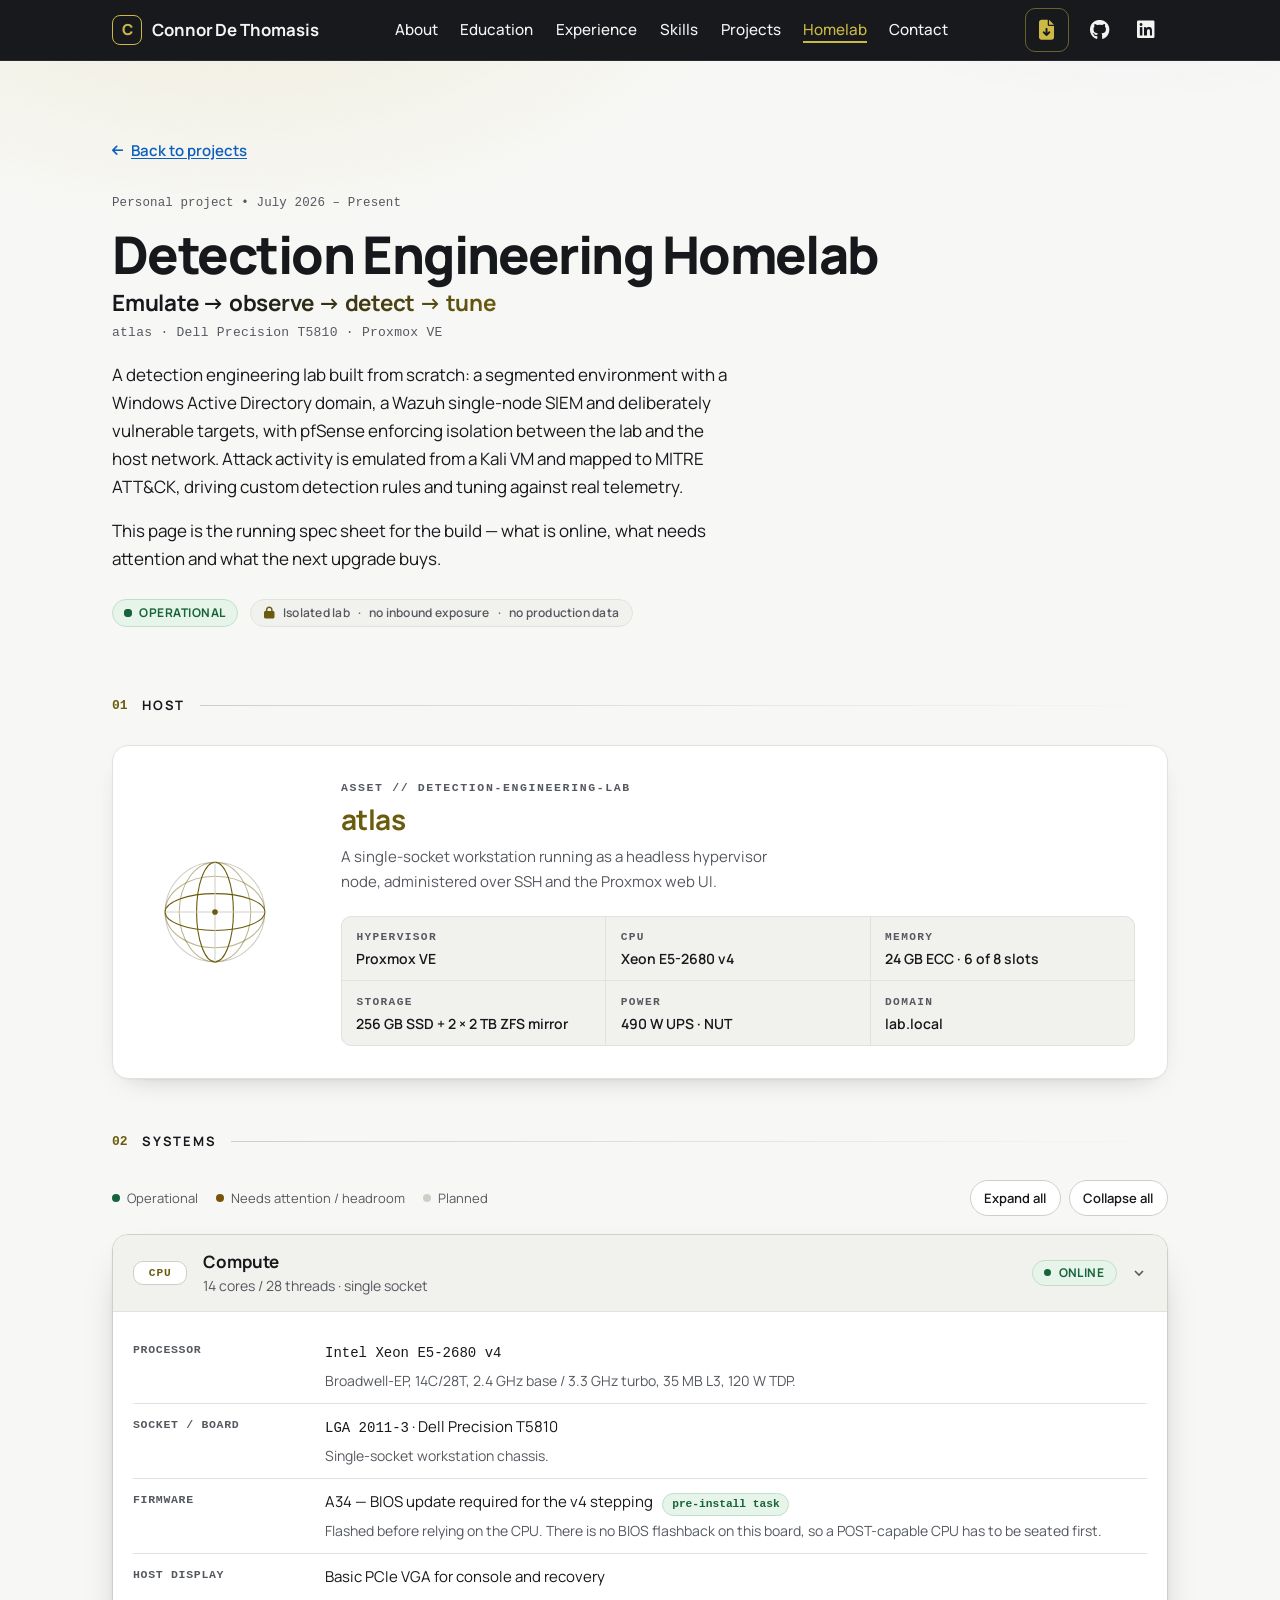
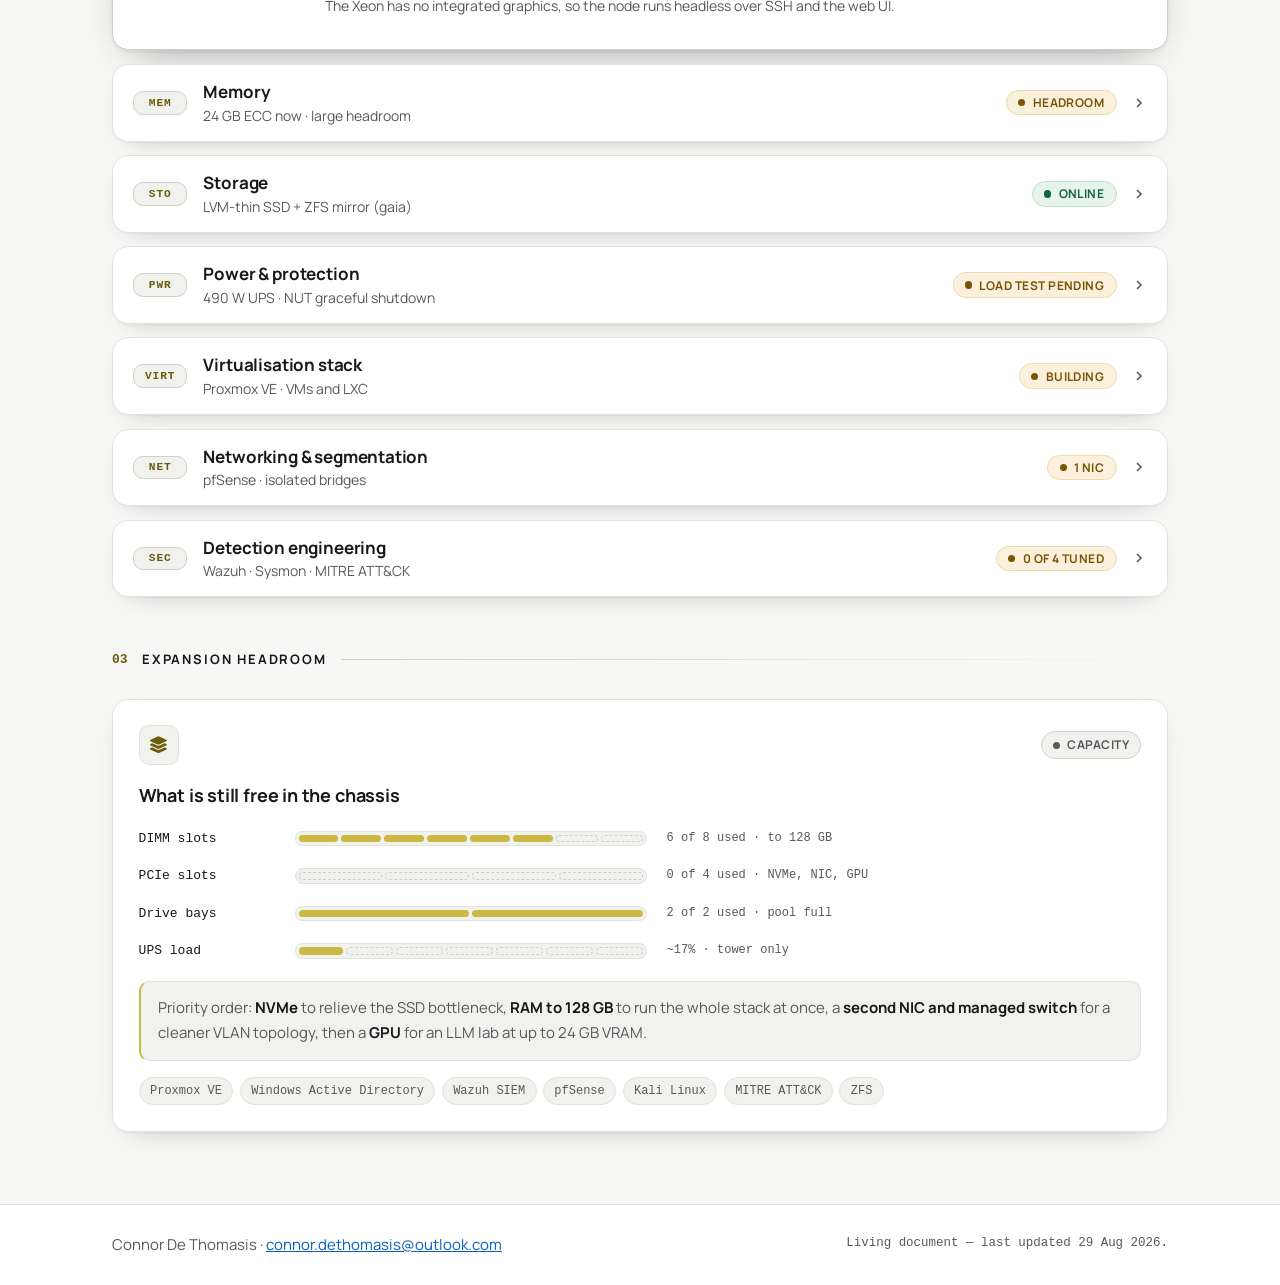
==== homelab.html @ 284ccd22 "Added Homelab Spec Sheet" ====
<!DOCTYPE html>
<html lang="en">

    <head>
        <meta charset="utf-8">
        <title>Detection Engineering Homelab — Connor De Thomasis</title>
        <meta name="description" content="Spec sheet for atlas, a from-scratch detection engineering lab built on Proxmox VE: compute, storage, power, virtualisation, network segmentation and detection coverage.">
        <meta name="viewport" content="width=device-width, initial-scale=1">
        <meta name="theme-color" content="#17191d">

        <!-- Social preview -->
        <meta property="og:type" content="article">
        <meta property="og:title" content="Detection Engineering Homelab — atlas">
        <meta property="og:description" content="A from-scratch detection engineering lab: emulate, observe, detect, tune. Full spec sheet for the host, storage, network segmentation and detection coverage.">
        <meta property="og:url" content="https://connordethomasis.github.io/homelab.html">

        <!-- Inline mark, avoids a favicon request -->
        <link rel="icon" href="data:image/svg+xml,<svg xmlns='http://www.w3.org/2000/svg' viewBox='0 0 64 64'><rect width='64' height='64' rx='14' fill='%2317191d'/><text x='32' y='44' font-family='Manrope,Arial,sans-serif' font-size='34' font-weight='700' fill='%23ccb844' text-anchor='middle'>C</text></svg>">

        <!-- Typeface -->
        <link rel="preconnect" href="https://fonts.googleapis.com">
        <link rel="preconnect" href="https://fonts.gstatic.com" crossorigin>
        <link rel="stylesheet" href="https://fonts.googleapis.com/css2?family=Manrope:wght@400;500;600;700;800&display=swap">
        <!-- Styling -->
        <link rel="stylesheet" href="style.css">
        <!-- Icon Container -->
        <link rel="stylesheet" href="https://cdnjs.cloudflare.com/ajax/libs/font-awesome/6.5.1/css/all.min.css">
    </head>

    <body>

        <a class="skip-link" href="#main">Skip to main content</a>

        <!-- Navigation Bar -->

        <nav class="navbar" aria-label="Primary">
            <div class="nav-inner">
                <a class="logo" href="index.html">
                    <span class="logo-mark" aria-hidden="true">C</span>
                    <span class="logo-name">Connor De Thomasis</span>
                </a>

                <button class="nav-toggle" type="button" id="nav-toggle" aria-controls="nav-menu" aria-expanded="false">
                    <i class="fa-solid fa-bars" aria-hidden="true"></i>
                    <span class="visually-hidden">Menu</span>
                </button>

                <div class="nav-menu" id="nav-menu">
                    <ul class="nav-links">
                        <li><a href="index.html#about">About</a></li>
                        <li><a href="index.html#education">Education</a></li>
                        <li><a href="index.html#experience">Experience</a></li>
                        <li><a href="index.html#skills">Skills</a></li>
                        <li><a href="index.html#projects">Projects</a></li>
                        <li><a class="is-current" href="homelab.html" aria-current="page">Homelab</a></li>
                        <li><a href="index.html#contact">Contact</a></li>
                    </ul>

                    <div class="nav-actions">
                        <a class="nav-icon nav-icon-resume" href="assets/connor-de-thomasis-resume.pdf" download
                           title="Download résumé (PDF)" aria-label="Download résumé (PDF)">
                            <i class="fa-solid fa-file-arrow-down" aria-hidden="true"></i>
                        </a>
                        <a class="nav-icon" href="https://github.com/connordethomasis" target="_blank" rel="noopener"
                           title="GitHub" aria-label="GitHub profile (opens in a new tab)">
                            <i class="fab fa-github" aria-hidden="true"></i>
                        </a>
                        <a class="nav-icon" href="https://www.linkedin.com/in/connor-de-thomasis/" target="_blank" rel="noopener"
                           title="LinkedIn" aria-label="LinkedIn profile (opens in a new tab)">
                            <i class="fab fa-linkedin" aria-hidden="true"></i>
                        </a>
                    </div>
                </div>
            </div>
        </nav>

        <main class="page" id="main" tabindex="-1">

            <!-- Intro -->

            <section class="lab-hero" aria-labelledby="lab-heading">
                <p class="back-link">
                    <a href="index.html#projects">
                        <i class="fa-solid fa-arrow-left" aria-hidden="true"></i>
                        <span>Back to projects</span>
                    </a>
                </p>

                <p class="meta lab-eyebrow">Personal project <span aria-hidden="true">•</span> July 2026 – Present</p>

                <h1 id="lab-heading">Detection Engineering Homelab</h1>
                <p class="tagline">Emulate <span aria-hidden="true">→</span> observe <span aria-hidden="true">→</span> detect <span aria-hidden="true">→</span> tune</p>
                <p class="subtagline">atlas <span aria-hidden="true">·</span> Dell Precision T5810 <span aria-hidden="true">·</span> Proxmox VE</p>

                <p class="lede">
                    A detection engineering lab built from scratch: a segmented environment with a Windows
                    Active Directory domain, a Wazuh single-node SIEM and deliberately vulnerable targets,
                    with pfSense enforcing isolation between the lab and the host network. Attack activity is
                    emulated from a Kali VM and mapped to MITRE ATT&amp;CK, driving custom detection rules and
                    tuning against real telemetry.
                </p>
                <p class="lede">
                    This page is the running spec sheet for the build — what is online, what needs attention
                    and what the next upgrade buys.
                </p>

                <div class="lab-badges">
                    <p class="status status-done"><span class="pulse" aria-hidden="true"></span>Operational</p>
                    <p class="lab-badge">
                        <i class="fa-solid fa-lock" aria-hidden="true"></i>
                        Isolated lab <span aria-hidden="true">·</span> no inbound exposure <span aria-hidden="true">·</span> no production data
                    </p>
                </div>
            </section>

            <!-- Host -->

            <section id="host" class="section" aria-labelledby="host-heading">
                <div class="section-head">
                    <span class="section-index" aria-hidden="true">01</span>
                    <h2 id="host-heading">Host</h2>
                    <span class="section-rule" aria-hidden="true"></span>
                </div>

                <div class="card lab-plate">
                    <div class="lab-sigil" aria-hidden="true">
                        <svg viewBox="0 0 120 120" fill="none" stroke="var(--accent-ink)" stroke-width="1">
                            <circle cx="60" cy="60" r="46" stroke="var(--rule-strong)"/>
                            <ellipse cx="60" cy="60" rx="46" ry="17"/>
                            <ellipse cx="60" cy="60" rx="46" ry="33" stroke-opacity=".45"/>
                            <ellipse cx="60" cy="60" rx="17" ry="46"/>
                            <ellipse cx="60" cy="60" rx="33" ry="46" stroke-opacity=".45"/>
                            <line x1="14" y1="60" x2="106" y2="60" stroke="var(--rule-strong)"/>
                            <line x1="60" y1="14" x2="60" y2="106" stroke="var(--rule-strong)"/>
                            <circle cx="60" cy="60" r="2.6" fill="var(--accent-ink)" stroke="none"/>
                        </svg>
                    </div>

                    <div class="lab-ident">
                        <p class="lab-kicker">asset <span aria-hidden="true">//</span> detection-engineering-lab</p>
                        <h3 class="lab-host">atlas</h3>
                        <p class="lab-host-note">
                            A single-socket workstation running as a headless hypervisor node, administered
                            over SSH and the Proxmox web UI.
                        </p>

                        <dl class="lab-vitals">
                            <div class="lab-vital"><dt>Hypervisor</dt><dd>Proxmox VE</dd></div>
                            <div class="lab-vital"><dt>CPU</dt><dd>Xeon E5-2680 v4</dd></div>
                            <div class="lab-vital"><dt>Memory</dt><dd>24 GB ECC · 6 of 8 slots</dd></div>
                            <div class="lab-vital"><dt>Storage</dt><dd>256 GB SSD + 2 × 2 TB ZFS mirror</dd></div>
                            <div class="lab-vital"><dt>Power</dt><dd>490 W UPS · NUT</dd></div>
                            <div class="lab-vital"><dt>Domain</dt><dd>lab.local</dd></div>
                        </dl>
                    </div>
                </div>
            </section>

            <!-- Systems -->

            <section id="systems" class="section" aria-labelledby="systems-heading">
                <div class="section-head">
                    <span class="section-index" aria-hidden="true">02</span>
                    <h2 id="systems-heading">Systems</h2>
                    <span class="section-rule" aria-hidden="true"></span>
                </div>

                <div class="spec-bar">
                    <ul class="spec-legend">
                        <li><span class="legend-dot is-ok" aria-hidden="true"></span>Operational</li>
                        <li><span class="legend-dot is-wip" aria-hidden="true"></span>Needs attention / headroom</li>
                        <li><span class="legend-dot is-plan" aria-hidden="true"></span>Planned</li>
                    </ul>

                    <div class="spec-ctrls">
                        <button class="btn btn-ghost btn-mini" type="button" id="spec-expand">Expand all</button>
                        <button class="btn btn-ghost btn-mini" type="button" id="spec-collapse">Collapse all</button>
                    </div>
                </div>

                <!-- Compute -->
                <article class="sys is-open">
                    <button class="sys-head" type="button" aria-expanded="true" aria-controls="sys-cpu">
                        <span class="sys-code" aria-hidden="true">CPU</span>
                        <span class="sys-text">
                            <span class="sys-title">Compute</span>
                            <span class="sys-sub">14 cores / 28 threads · single socket</span>
                        </span>
                        <span class="sys-stat">
                            <span class="status status-done"><span class="dot" aria-hidden="true"></span>Online</span>
                            <svg class="sys-caret" width="16" height="16" viewBox="0 0 16 16" fill="none" stroke="currentColor" stroke-width="1.6" aria-hidden="true"><path d="M6 4l4 4-4 4"/></svg>
                        </span>
                    </button>

                    <div class="sys-body-wrap"><div class="sys-body-inner"><div class="sys-body" id="sys-cpu">
                        <table class="spec">
                            <tbody>
                                <tr>
                                    <th scope="row">Processor</th>
                                    <td>
                                        <span class="mono">Intel Xeon E5-2680 v4</span>
                                        <small>Broadwell-EP, 14C/28T, 2.4 GHz base / 3.3 GHz turbo, 35 MB L3, 120 W TDP.</small>
                                    </td>
                                </tr>
                                <tr>
                                    <th scope="row">Socket / board</th>
                                    <td>
                                        <span class="mono">LGA 2011-3</span> · Dell Precision T5810
                                        <small>Single-socket workstation chassis.</small>
                                    </td>
                                </tr>
                                <tr>
                                    <th scope="row">Firmware</th>
                                    <td>
                                        A34 — BIOS update required for the v4 stepping <span class="flag flag-ok">pre-install task</span>
                                        <small>Flashed before relying on the CPU. There is no BIOS flashback on this board, so a
                                            POST-capable CPU has to be seated first.</small>
                                    </td>
                                </tr>
                                <tr>
                                    <th scope="row">Host display</th>
                                    <td>
                                        Basic PCIe VGA for console and recovery
                                        <small>The Xeon has no integrated graphics, so the node runs headless over SSH and the web UI.</small>
                                    </td>
                                </tr>
                            </tbody>
                        </table>
                    </div></div></div>
                </article>

                <!-- Memory -->
                <article class="sys">
                    <button class="sys-head" type="button" aria-expanded="false" aria-controls="sys-mem">
                        <span class="sys-code" aria-hidden="true">MEM</span>
                        <span class="sys-text">
                            <span class="sys-title">Memory</span>
                            <span class="sys-sub">24 GB ECC now · large headroom</span>
                        </span>
                        <span class="sys-stat">
                            <span class="status status-wip"><span class="dot" aria-hidden="true"></span>Headroom</span>
                            <svg class="sys-caret" width="16" height="16" viewBox="0 0 16 16" fill="none" stroke="currentColor" stroke-width="1.6" aria-hidden="true"><path d="M6 4l4 4-4 4"/></svg>
                        </span>
                    </button>

                    <div class="sys-body-wrap"><div class="sys-body-inner"><div class="sys-body" id="sys-mem">
                        <table class="spec">
                            <tbody>
                                <tr>
                                    <th scope="row">Installed</th>
                                    <td>
                                        <span class="mono">24 GB DDR4 ECC RDIMM</span> — 6 × 4 GB, a mix of 2133 MHz and 2400 MHz
                                        <small>The mixed kit clocks down to 1866 MHz across the board.</small>
                                    </td>
                                </tr>
                                <tr>
                                    <th scope="row">Slots</th>
                                    <td>
                                        8 DIMM slots · 6 channels filled
                                        <small>The current fill leaves room to move to one DIMM per channel for best speed.</small>
                                    </td>
                                </tr>
                                <tr>
                                    <th scope="row">Upgrade path</th>
                                    <td>
                                        8 × 16 GB → 128 GB, filling every channel <span class="flag">planned</span>
                                        <small>Enough to run the full stack simultaneously. Preferably all 2400 MHz modules, with an
                                            overnight memtest86+ pass before trusting used sticks.</small>
                                    </td>
                                </tr>
                                <tr>
                                    <th scope="row">ZFS ARC cap</th>
                                    <td>
                                        <span class="mono">zfs_arc_max = 4 GB</span> <span class="flag flag-ok">set</span>
                                        <small>Essential at 24 GB, so ZFS caching cannot starve the guests.</small>
                                    </td>
                                </tr>
                            </tbody>
                        </table>
                    </div></div></div>
                </article>

                <!-- Storage -->
                <article class="sys">
                    <button class="sys-head" type="button" aria-expanded="false" aria-controls="sys-sto">
                        <span class="sys-code" aria-hidden="true">STO</span>
                        <span class="sys-text">
                            <span class="sys-title">Storage</span>
                            <span class="sys-sub">LVM-thin SSD + ZFS mirror (gaia)</span>
                        </span>
                        <span class="sys-stat">
                            <span class="status status-done"><span class="dot" aria-hidden="true"></span>Online</span>
                            <svg class="sys-caret" width="16" height="16" viewBox="0 0 16 16" fill="none" stroke="currentColor" stroke-width="1.6" aria-hidden="true"><path d="M6 4l4 4-4 4"/></svg>
                        </span>
                    </button>

                    <div class="sys-body-wrap"><div class="sys-body-inner"><div class="sys-body" id="sys-sto">
                        <table class="spec">
                            <tbody>
                                <tr>
                                    <th scope="row">Boot / VM disks</th>
                                    <td>
                                        <span class="mono">256 GB SATA SSD</span> · LVM-thin
                                        <small>Volume group <span class="mono">pve</span> → <span class="mono">pve/root</span> for the OS and
                                            <span class="mono">pve/data</span> for guest disks. The tightest constraint in the build — thin-pool
                                            headroom needs watching.</small>
                                    </td>
                                </tr>
                                <tr>
                                    <th scope="row">Bulk pool</th>
                                    <td>
                                        <span class="mono">gaia</span> — ZFS mirror, 2 × 2 TB
                                        <small>WD RE4 (WD2003FYYS) at 3 Gb/s, with datasets <span class="mono">gaia/backup</span> and
                                            <span class="mono">gaia/iso</span>. A mirror survives a dead disk, not an <span class="mono">rm</span> —
                                            snapshots are not backups.</small>
                                    </td>
                                </tr>
                                <tr>
                                    <th scope="row">Pool geometry</th>
                                    <td>
                                        <span class="mono">ashift=12 · compression=lz4 · atime=off</span> <span class="flag flag-ok">set</span>
                                        <small>ashift is permanent, and 12 keeps future 4Kn replacements drop-in.</small>
                                    </td>
                                </tr>
                                <tr>
                                    <th scope="row">Data integrity</th>
                                    <td>
                                        Monthly scrub · SMART long test · ZED email alerts <span class="flag">verify</span>
                                        <small>Given the age of the drives, confirm the scrub cron covers gaia and that a degraded-pool
                                            email actually sends.</small>
                                    </td>
                                </tr>
                                <tr>
                                    <th scope="row">Highest-value upgrade</th>
                                    <td>
                                        1 TB NVMe on a PCIe adapter <span class="flag">planned</span>
                                        <small>Boot stays on the SATA SSD and guest disks move to NVMe — the single best ~$80 in the build.</small>
                                    </td>
                                </tr>
                            </tbody>
                        </table>
                    </div></div></div>
                </article>

                <!-- Power -->
                <article class="sys">
                    <button class="sys-head" type="button" aria-expanded="false" aria-controls="sys-pwr">
                        <span class="sys-code" aria-hidden="true">PWR</span>
                        <span class="sys-text">
                            <span class="sys-title">Power &amp; protection</span>
                            <span class="sys-sub">490 W UPS · NUT graceful shutdown</span>
                        </span>
                        <span class="sys-stat">
                            <span class="status status-wip"><span class="dot" aria-hidden="true"></span>Load test pending</span>
                            <svg class="sys-caret" width="16" height="16" viewBox="0 0 16 16" fill="none" stroke="currentColor" stroke-width="1.6" aria-hidden="true"><path d="M6 4l4 4-4 4"/></svg>
                        </span>
                    </button>

                    <div class="sys-body-wrap"><div class="sys-body-inner"><div class="sys-body" id="sys-pwr">
                        <table class="spec">
                            <tbody>
                                <tr>
                                    <th scope="row">PSU</th>
                                    <td><span class="mono">Dell 685 W</span> (DP/N 0VYRCP) · active PFC</td>
                                </tr>
                                <tr>
                                    <th scope="row">UPS</th>
                                    <td>
                                        <span class="mono">ION F10 · 850 VA / 490 W</span> · simulated sine
                                        <small>The vendor states APFC support, and sizing is comfortable at roughly 17% load at idle
                                            with the tower alone on battery.</small>
                                    </td>
                                </tr>
                                <tr>
                                    <th scope="row">Open question</th>
                                    <td>
                                        Stepped waveform against an active-PFC PSU <span class="flag">test under load</span>
                                        <small>Transfer-test at real load with stress-ng, both directions, 5–10 cycles. A clean idle
                                            transfer is not proof; PFC stages fault hardest when busy.</small>
                                    </td>
                                </tr>
                                <tr>
                                    <th scope="row">Auto shutdown</th>
                                    <td>
                                        NUT on Proxmox over the USB link
                                        <small>Likely <span class="mono">nutdrv_qx</span> (Voltronic/Megatec class). Trigger on remaining
                                            runtime of about 8 minutes rather than battery percentage, which these units report poorly.</small>
                                    </td>
                                </tr>
                                <tr>
                                    <th scope="row">On battery</th>
                                    <td>
                                        Tower only <span class="flag flag-ok">current</span>
                                        <small>The monitor sits on surge-only. Guest shutdown order is set so the domain controller
                                            flushes before the host powers off.</small>
                                    </td>
                                </tr>
                                <tr>
                                    <th scope="row">Planned on battery</th>
                                    <td>
                                        Modem · router · switch <span class="flag">planned</span>
                                        <small>Roughly 20–30 W combined. Adding them keeps the network up through brief outages and
                                            barely dents runtime.</small>
                                    </td>
                                </tr>
                            </tbody>
                        </table>
                    </div></div></div>
                </article>

                <!-- Virtualisation -->
                <article class="sys">
                    <button class="sys-head" type="button" aria-expanded="false" aria-controls="sys-virt">
                        <span class="sys-code" aria-hidden="true">VIRT</span>
                        <span class="sys-text">
                            <span class="sys-title">Virtualisation stack</span>
                            <span class="sys-sub">Proxmox VE · VMs and LXC</span>
                        </span>
                        <span class="sys-stat">
                            <span class="status status-wip"><span class="dot" aria-hidden="true"></span>Building</span>
                            <svg class="sys-caret" width="16" height="16" viewBox="0 0 16 16" fill="none" stroke="currentColor" stroke-width="1.6" aria-hidden="true"><path d="M6 4l4 4-4 4"/></svg>
                        </span>
                    </button>

                    <div class="sys-body-wrap"><div class="sys-body-inner"><div class="sys-body" id="sys-virt">
                        <table class="spec">
                            <tbody>
                                <tr>
                                    <th scope="row">Domain controller</th>
                                    <td>
                                        Windows Server · <span class="mono">lab.local</span>
                                        <small>AD DS and DNS — the attack surface for the detection loop.</small>
                                    </td>
                                </tr>
                                <tr>
                                    <th scope="row">Domain client</th>
                                    <td>Windows, joined to <span class="mono">lab.local</span></td>
                                </tr>
                                <tr>
                                    <th scope="row">Attacker</th>
                                    <td>
                                        Kali Linux
                                        <small>Impacket, Rubeus and hashcat for technique emulation.</small>
                                    </td>
                                </tr>
                                <tr>
                                    <th scope="row">SIEM</th>
                                    <td>
                                        Wazuh single-node
                                        <small>Around 8 GB and 4 cores is realistic; the indexer heap is the real RAM cost. ISM
                                            retention set early.</small>
                                    </td>
                                </tr>
                                <tr>
                                    <th scope="row">Targets</th>
                                    <td>OWASP Juice Shop · DVWA</td>
                                </tr>
                                <tr>
                                    <th scope="row">Containers</th>
                                    <td>
                                        Pi-hole and supporting services in LXC
                                        <small>Unprivileged LXC over VMs to save RAM. Community scripts are fine for plumbing; the
                                            security path is hand-built.</small>
                                    </td>
                                </tr>
                            </tbody>
                        </table>

                        <p class="note">
                            At 24 GB the lab runs a slice at a time, snapshotting or stopping idle guests. At 128 GB the
                            whole stack runs at once.
                        </p>
                    </div></div></div>
                </article>

                <!-- Network -->
                <article class="sys">
                    <button class="sys-head" type="button" aria-expanded="false" aria-controls="sys-net">
                        <span class="sys-code" aria-hidden="true">NET</span>
                        <span class="sys-text">
                            <span class="sys-title">Networking &amp; segmentation</span>
                            <span class="sys-sub">pfSense · isolated bridges</span>
                        </span>
                        <span class="sys-stat">
                            <span class="status status-wip"><span class="dot" aria-hidden="true"></span>1 NIC</span>
                            <svg class="sys-caret" width="16" height="16" viewBox="0 0 16 16" fill="none" stroke="currentColor" stroke-width="1.6" aria-hidden="true"><path d="M6 4l4 4-4 4"/></svg>
                        </span>
                    </button>

                    <div class="sys-body-wrap"><div class="sys-body-inner"><div class="sys-body" id="sys-net">
                        <table class="spec">
                            <tbody>
                                <tr>
                                    <th scope="row">Physical</th>
                                    <td>
                                        1 × onboard gigabit
                                        <small>The home router stays the real internet path; pfSense is a lab-internal gateway, not the
                                            house router.</small>
                                    </td>
                                </tr>
                                <tr>
                                    <th scope="row">Gateway</th>
                                    <td>
                                        pfSense on an isolated bridge (<span class="mono">vmbr1</span>, no physical port)
                                        <small>NATs the lab outbound for updates.</small>
                                    </td>
                                </tr>
                                <tr>
                                    <th scope="row">Segments</th>
                                    <td>
                                        Attacker LAN · Victim LAN
                                        <small>Rules permit attacker → victim and deny lab → home LAN.</small>
                                    </td>
                                </tr>
                                <tr>
                                    <th scope="row">Isolation gate</th>
                                    <td>Verify the lab cannot route to the home LAN <span class="flag">before targets go live</span></td>
                                </tr>
                                <tr>
                                    <th scope="row">Upgrade path</th>
                                    <td>Intel i350-T4 NIC · managed switch for VLANs <span class="flag">planned</span></td>
                                </tr>
                            </tbody>
                        </table>
                    </div></div></div>
                </article>

                <!-- Detection -->
                <article class="sys">
                    <button class="sys-head" type="button" aria-expanded="false" aria-controls="sys-sec">
                        <span class="sys-code" aria-hidden="true">SEC</span>
                        <span class="sys-text">
                            <span class="sys-title">Detection engineering</span>
                            <span class="sys-sub">Wazuh · Sysmon · MITRE ATT&amp;CK</span>
                        </span>
                        <span class="sys-stat">
                            <span class="status status-wip"><span class="dot" aria-hidden="true"></span>0 of 4 tuned</span>
                            <svg class="sys-caret" width="16" height="16" viewBox="0 0 16 16" fill="none" stroke="currentColor" stroke-width="1.6" aria-hidden="true"><path d="M6 4l4 4-4 4"/></svg>
                        </span>
                    </button>

                    <div class="sys-body-wrap"><div class="sys-body-inner"><div class="sys-body" id="sys-sec">
                        <table class="spec">
                            <tbody>
                                <tr>
                                    <th scope="row">Telemetry</th>
                                    <td>
                                        Sysmon (SwiftOnSecurity baseline) → Wazuh agent → indexer
                                        <small>Sysmon-fed detection is far stronger than raw Windows logs.</small>
                                    </td>
                                </tr>
                                <tr>
                                    <th scope="row">Framework</th>
                                    <td>MITRE ATT&amp;CK — every technique mapped by ID</td>
                                </tr>
                                <tr>
                                    <th scope="row">Kerberoasting</th>
                                    <td>
                                        <span class="mono">T1558.003</span> · rule 100200 plus a volumetric rule <span class="flag">planned</span>
                                        <small>The 4769 RC4 tell, with machine-account noise tuned out and an AES-evasion backstop.</small>
                                    </td>
                                </tr>
                                <tr>
                                    <th scope="row">DCSync</th>
                                    <td><span class="mono">T1003.006</span> <span class="flag">planned</span></td>
                                </tr>
                                <tr>
                                    <th scope="row">LSASS access</th>
                                    <td><span class="mono">T1003.001</span> <span class="flag">planned</span></td>
                                </tr>
                                <tr>
                                    <th scope="row">Password spray</th>
                                    <td><span class="mono">T1110.003</span> <span class="flag">planned</span></td>
                                </tr>
                            </tbody>
                        </table>

                        <p class="note">
                            The loop — emulate, find the telemetry, write the rule, then <b>tune against legitimate
                            activity</b> — is the point of the lab. The tuning is what signals real skill.
                        </p>
                    </div></div></div>
                </article>
            </section>

            <!-- Expansion -->

            <section id="expansion" class="section" aria-labelledby="expansion-heading">
                <div class="section-head">
                    <span class="section-index" aria-hidden="true">03</span>
                    <h2 id="expansion-heading">Expansion headroom</h2>
                    <span class="section-rule" aria-hidden="true"></span>
                </div>

                <div class="card lab-expansion">
                    <div class="card-top">
                        <span class="card-icon" aria-hidden="true"><i class="fa-solid fa-layer-group"></i></span>
                        <p class="status status-plan"><span class="dot" aria-hidden="true"></span>Capacity</p>
                    </div>

                    <h3>What is still free in the chassis</h3>

                    <ul class="slots">
                        <li class="slot">
                            <span class="slot-label">DIMM slots</span>
                            <span class="meter" aria-hidden="true">
                                <span class="pip pip-used"></span><span class="pip pip-used"></span><span class="pip pip-used"></span>
                                <span class="pip pip-used"></span><span class="pip pip-used"></span><span class="pip pip-used"></span>
                                <span class="pip pip-free"></span><span class="pip pip-free"></span>
                            </span>
                            <span class="slot-amt">6 of 8 used · to 128 GB</span>
                        </li>
                        <li class="slot">
                            <span class="slot-label">PCIe slots</span>
                            <span class="meter" aria-hidden="true">
                                <span class="pip pip-free"></span><span class="pip pip-free"></span>
                                <span class="pip pip-free"></span><span class="pip pip-free"></span>
                            </span>
                            <span class="slot-amt">0 of 4 used · NVMe, NIC, GPU</span>
                        </li>
                        <li class="slot">
                            <span class="slot-label">Drive bays</span>
                            <span class="meter" aria-hidden="true">
                                <span class="pip pip-used"></span><span class="pip pip-used"></span>
                            </span>
                            <span class="slot-amt">2 of 2 used · pool full</span>
                        </li>
                        <li class="slot">
                            <span class="slot-label">UPS load</span>
                            <span class="meter" aria-hidden="true">
                                <span class="pip pip-used"></span><span class="pip pip-free"></span><span class="pip pip-free"></span>
                                <span class="pip pip-free"></span><span class="pip pip-free"></span><span class="pip pip-free"></span>
                                <span class="pip pip-free"></span>
                            </span>
                            <span class="slot-amt">~17% · tower only</span>
                        </li>
                    </ul>

                    <p class="note">
                        Priority order: <b>NVMe</b> to relieve the SSD bottleneck, <b>RAM to 128 GB</b> to run the whole
                        stack at once, a <b>second NIC and managed switch</b> for a cleaner VLAN topology, then a
                        <b>GPU</b> for an LLM lab at up to 24 GB VRAM.
                    </p>

                    <ul class="chips chips-tech">
                        <li>Proxmox VE</li>
                        <li>Windows Active Directory</li>
                        <li>Wazuh SIEM</li>
                        <li>pfSense</li>
                        <li>Kali Linux</li>
                        <li>MITRE ATT&amp;CK</li>
                        <li>ZFS</li>
                    </ul>
                </div>
            </section>

        </main>

        <footer class="site-footer">
            <div class="footer-inner">
                <p>
                    Connor De Thomasis
                    <span aria-hidden="true">·</span>
                    <a href="mailto:connor.dethomasis@outlook.com">connor.dethomasis@outlook.com</a>
                </p>
                <p class="footer-note">Living document — last updated 29 Aug 2026.</p>
            </div>
        </footer>

        <script src="script.js" defer></script>

    </body>
</html>
---- style.css ----
/* =========================================================
   Tokens
   ========================================================= */

:root {
  --container: 1120px;
  --gutter: 3.5rem;
  --radius: 16px;
  --radius-sm: 10px;

  --ink: #16181c;
  --ink-muted: #55595f;
  --bg: #f7f7f5;
  --surface: #ffffff;
  --surface-2: #f1f1ed;
  --bar: #17191d;
  --bar-ink: #f4f4f2;

  --accent: #ccb844;        /* decorative: rules, dark-surface text, hover */
  --accent-ink: #6b5c0d;    /* text-safe gold on light surfaces */
  --accent-soft: rgba(204, 184, 68, 0.16);
  --link: #0b5fbd;
  --rule: #e2e2dd;
  --rule-strong: #cfcfc8;

  --ok-bg: #e6f4ea;
  --ok-border: #bfe0c9;
  --ok-ink: #17643a;
  --wip-bg: #fbf0dc;
  --wip-border: #ecd9ac;
  --wip-ink: #7a5406;

  --shadow: 0 1px 2px rgba(16, 18, 22, 0.04), 0 10px 28px -18px rgba(16, 18, 22, 0.35);
  --shadow-lift: 0 2px 4px rgba(16, 18, 22, 0.05), 0 18px 40px -22px rgba(16, 18, 22, 0.45);

  --font: 'Manrope', system-ui, -apple-system, 'Segoe UI', Roboto, Helvetica, Arial, sans-serif;
  --mono: ui-monospace, SFMono-Regular, 'SF Mono', Consolas, 'Liberation Mono', Menlo, monospace;
}

@media (prefers-color-scheme: dark) {
  :root {
    --ink: #ecedf0;
    --ink-muted: #a2a8b2;
    --bg: #0e1013;
    --surface: #16181c;
    --surface-2: #1e2127;
    --bar: #101216;
    --bar-ink: #f0f0ee;

    --accent: #d9c452;
    --accent-ink: #d9c452;
    --accent-soft: rgba(217, 196, 82, 0.14);
    --link: #7fb3f5;
    --rule: #272b32;
    --rule-strong: #363b44;

    --ok-bg: rgba(70, 200, 130, 0.12);
    --ok-border: rgba(70, 200, 130, 0.32);
    --ok-ink: #6ed99b;
    --wip-bg: rgba(230, 185, 70, 0.12);
    --wip-border: rgba(230, 185, 70, 0.32);
    --wip-ink: #e8c46a;

    --shadow: 0 1px 2px rgba(0, 0, 0, 0.4), 0 10px 28px -18px rgba(0, 0, 0, 0.9);
    --shadow-lift: 0 2px 4px rgba(0, 0, 0, 0.45), 0 18px 40px -22px rgba(0, 0, 0, 1);
  }
}

/* =========================================================
   Base
   ========================================================= */

*,
*::before,
*::after {
  box-sizing: border-box;
}

body {
  margin: 0;
  font-family: var(--font);
  font-size: 1.0625rem;
  font-weight: 400;
  line-height: 1.65;
  color: var(--ink);
  background: var(--bg);
  overflow-wrap: break-word;
  -webkit-font-smoothing: antialiased;
}

/* Soft glow behind the top of the page, sits under all content */
body::before {
  content: '';
  position: fixed;
  inset: -20vh 0 auto 0;
  height: 90vh;
  z-index: -1;
  pointer-events: none;
  background:
    radial-gradient(60% 55% at 18% 12%, var(--accent-soft), transparent 70%),
    radial-gradient(50% 50% at 88% 0%, rgba(11, 95, 189, 0.08), transparent 70%);
}

p {
  margin: 1rem 0;
}

a {
  color: var(--link);
}

h1,
h2,
h3,
h4 {
  margin: 0;
}

img {
  max-width: 100%;
}

.visually-hidden {
  position: absolute;
  width: 1px;
  height: 1px;
  margin: -1px;
  padding: 0;
  overflow: hidden;
  clip-path: inset(50%);
  white-space: nowrap;
}

/* WCAG 2.2 — 2.4.7 Focus Visible, 2.4.13 Focus Appearance.
   Outlines clear 3:1 against the surface behind them. */
a:focus-visible,
button:focus-visible,
main:focus-visible {
  outline: 3px solid var(--ink);
  outline-offset: 2px;
  border-radius: 4px;
}

.navbar a:focus-visible,
.navbar button:focus-visible {
  outline-color: var(--accent);
}

main:focus-visible {
  outline-offset: -3px;
}

/* WCAG 2.2 — 2.4.1 Bypass Blocks */
.skip-link {
  position: absolute;
  left: 1rem;
  top: 1rem;
  z-index: 30;
  padding: 0.5rem 1rem;
  background: var(--surface);
  color: var(--ink);
  border: 2px solid var(--ink);
  border-radius: 4px;
  transform: translateY(-400%);
}

.skip-link:focus {
  transform: translateY(0);
}

/* =========================================================
   Navigation
   ========================================================= */

.navbar {
  position: sticky;
  top: 0;
  z-index: 20;
  background-color: var(--bar);
  border-bottom: 1px solid rgba(255, 255, 255, 0.07);
  transition: transform 0.25s ease;
}

.navbar.is-hidden {
  transform: translateY(-100%);
}

.nav-inner {
  position: relative;
  display: flex;
  align-items: center;
  justify-content: space-between;
  gap: 0.5rem 2rem;
  max-width: var(--container);
  margin: 0 auto;
  padding: 0.5rem 2rem;
}

.logo {
  display: inline-flex;
  align-items: center;
  gap: 0.6rem;
  min-height: 2.75rem;
  color: var(--bar-ink);
  font-size: 1.05rem;
  font-weight: 700;
  letter-spacing: -0.005em;
  text-decoration: none;
  white-space: nowrap;
}

.logo-mark {
  display: inline-flex;
  align-items: center;
  justify-content: center;
  width: 1.9rem;
  height: 1.9rem;
  border: 1.5px solid var(--accent);
  border-radius: 8px;
  color: var(--accent);
  font-size: 0.95rem;
  font-weight: 800;
  line-height: 1;
}

.logo:hover .logo-mark {
  background: var(--accent);
  color: var(--bar);
}

/* Desktop: the wrapper collapses so its children lay out on the nav row */
.nav-menu {
  display: contents;
}

.nav-toggle {
  display: none;
}

.nav-links {
  display: flex;
  align-items: center;
  gap: 1.1rem;
  list-style: none;
  margin: 0;
  padding: 0;
}

.nav-links a,
.nav-icon {
  display: inline-flex;
  align-items: center;
  justify-content: center;
  min-width: 2.75rem;
  min-height: 2.75rem;
  color: var(--bar-ink);
  text-decoration: none;
}

.nav-links a {
  position: relative;
  padding: 0 0.15rem;
  font-size: 0.95rem;
  font-weight: 500;
}

/* Underline grows from the centre, doubles as the scroll-spy marker */
.nav-links a::after {
  content: '';
  position: absolute;
  left: 50%;
  right: 50%;
  bottom: 0.55rem;
  height: 2px;
  background: var(--accent);
  transition: left 0.2s ease, right 0.2s ease;
}

.nav-links a:hover::after,
.nav-links a.is-current::after {
  left: 0.15rem;
  right: 0.15rem;
}

.nav-links a:hover,
.nav-links a.is-current,
.nav-icon:hover {
  color: var(--accent);
}

.nav-actions {
  display: flex;
  align-items: center;
  gap: 0.15rem;
}

.nav-icon {
  font-size: 1.25rem;
  border-radius: 10px;
  transition: transform 0.2s ease, color 0.2s ease, background-color 0.2s ease;
}

.nav-icon:hover {
  transform: translateY(-1px);
  background: rgba(255, 255, 255, 0.06);
}

/* The résumé download reads as the one call to action in the bar */
.nav-icon-resume {
  margin-right: 0.4rem;
  color: var(--accent);
  border: 1px solid rgba(204, 184, 68, 0.45);
}

.nav-icon-resume:hover {
  background: var(--accent);
  color: var(--bar);
}

/* =========================================================
   Page shell
   ========================================================= */

.page {
  max-width: var(--container);
  margin: 0 auto;
  padding: 4rem 2rem 4.5rem;
}

.page:focus {
  outline: none;
}

.hero,
.section {
  scroll-margin-top: 5.5rem; /* clears the sticky bar on anchor jumps */
}

.section {
  padding-top: 3.25rem;
}

/* --- Section headers: index, title, trailing rule --- */

.section-head {
  display: flex;
  align-items: center;
  gap: 0.9rem;
  margin-bottom: 1.75rem;
}

.section-index {
  font-family: var(--mono);
  font-size: 0.8125rem;
  font-weight: 600;
  color: var(--accent-ink);
}

h2 {
  font-size: 0.8125rem;
  font-weight: 700;
  letter-spacing: 0.14em;
  text-transform: uppercase;
  color: var(--ink);
  white-space: nowrap;
}

.section-rule {
  flex: 1;
  height: 1px;
  background: linear-gradient(to right, var(--rule-strong), transparent);
}

/* =========================================================
   Hero
   ========================================================= */

.hero {
  display: grid;
  grid-template-columns: minmax(0, 250px) minmax(0, 1fr);
  gap: 0 var(--gutter);
  align-items: center;
  padding: 1.5rem 0 3.5rem;
}

.hero-portrait {
  position: relative;
}

/* Offset outline behind the portrait */
.hero-portrait::before {
  content: '';
  position: absolute;
  inset: 0;
  translate: 14px 14px;
  border: 1.5px solid var(--accent);
  border-radius: var(--radius);
}

.portrait {
  position: relative;
  display: block;
  width: 100%;
  height: auto;
  aspect-ratio: 1;
  object-fit: cover;
  border-radius: var(--radius);
  border: 1px solid var(--rule);
  box-shadow: var(--shadow);
}

.hero-text > :first-child {
  margin-top: 0;
}

.hero-text > :last-child {
  margin-bottom: 0;
}

.availability {
  display: inline-flex;
  align-items: center;
  gap: 0.5rem;
  margin: 0 0 1.1rem;
  padding: 0.3rem 0.8rem 0.3rem 0.65rem;
  border: 1px solid var(--ok-border);
  border-radius: 999px;
  background: var(--ok-bg);
  color: var(--ok-ink);
  font-size: 0.8125rem;
  font-weight: 600;
  letter-spacing: 0.01em;
}

.pulse {
  position: relative;
  width: 0.5rem;
  height: 0.5rem;
  border-radius: 50%;
  background: currentColor;
}

.pulse::after {
  content: '';
  position: absolute;
  inset: 0;
  border-radius: 50%;
  background: currentColor;
  animation: pulse 2.4s ease-out infinite;
}

@keyframes pulse {
  0% { opacity: 0.6; transform: scale(1); }
  100% { opacity: 0; transform: scale(3); }
}

h1 {
  margin-bottom: 0.35rem;
  font-size: clamp(2.25rem, 1.55rem + 2.4vw, 3.25rem);
  font-weight: 800;
  line-height: 1.05;
  letter-spacing: -0.03em;
}

.tagline {
  margin: 0;
  font-size: clamp(1.15rem, 1rem + 0.6vw, 1.4rem);
  font-weight: 700;
  line-height: 1.3;
  letter-spacing: -0.01em;
  background: linear-gradient(100deg, var(--ink) 30%, var(--accent-ink));
  -webkit-background-clip: text;
  background-clip: text;
  color: transparent;
  width: fit-content;
}

.subtagline {
  margin: 0.3rem 0 1.4rem;
  font-family: var(--mono);
  font-size: 0.8125rem;
  letter-spacing: 0.02em;
  color: var(--ink-muted);
}

/* Keeps the intro at a readable line length */
.lede {
  max-width: 62ch;
}

.hero-facts {
  display: flex;
  flex-wrap: wrap;
  gap: 0.5rem 1.5rem;
  margin: 1.5rem 0 0;
  padding: 0;
  list-style: none;
  font-size: 0.9375rem;
  color: var(--ink-muted);
}

.hero-facts i {
  margin-right: 0.4rem;
  color: var(--accent-ink);
}

.hero-actions {
  display: flex;
  flex-wrap: wrap;
  align-items: center;
  gap: 0.85rem 1.75rem;
  margin-top: 1.5rem;
}

.email {
  margin: 0;
}

.email a,
.contact-email a {
  display: inline-flex;
  align-items: center;
  gap: 0.55rem;
  min-height: 2.25rem;
  font-weight: 700;
  text-decoration: none;
}

.email a .fa-envelope,
.contact-email a .fa-envelope {
  font-size: 0.95em;
}

.email a span,
.contact-email a span {
  text-decoration: underline;
  text-underline-offset: 0.16em;
}

.email a:hover span,
.contact-email a:hover span {
  text-decoration-thickness: 2px;
}

/* =========================================================
   Buttons
   ========================================================= */

.btn {
  display: inline-flex;
  align-items: center;
  gap: 0.5rem;
  min-height: 2.75rem;
  padding: 0.5rem 1.1rem;
  border: 1px solid transparent;
  border-radius: 999px;
  background: var(--ink);
  color: var(--bg);
  font-size: 0.9375rem;
  font-weight: 600;
  text-decoration: none;
  transition: transform 0.2s ease, box-shadow 0.2s ease, background-color 0.2s ease, border-color 0.2s ease, color 0.2s ease;
}

.btn:hover {
  transform: translateY(-2px);
  box-shadow: var(--shadow);
}

.btn-ghost {
  background: var(--surface);
  border-color: var(--rule-strong);
  color: var(--ink);
}

.btn-ghost:hover {
  border-color: var(--accent-ink);
  color: var(--accent-ink);
}

.link-out {
  font-size: 0.7em;
  opacity: 0.75;
}

/* =========================================================
   Cards
   ========================================================= */

.grid {
  display: grid;
  gap: 1.25rem;
}

.grid-1 {
  grid-template-columns: minmax(0, 1fr);
}

.grid-2 {
  grid-template-columns: repeat(2, minmax(0, 1fr));
}

.grid-3 {
  grid-template-columns: repeat(3, minmax(0, 1fr));
}

.card {
  position: relative;
  padding: 1.6rem;
  border: 1px solid var(--rule);
  border-radius: var(--radius);
  background: var(--surface);
  box-shadow: var(--shadow);
  transition: transform 0.2s ease, box-shadow 0.2s ease, border-color 0.2s ease;
}

.card:hover {
  transform: translateY(-3px);
  border-color: var(--rule-strong);
  box-shadow: var(--shadow-lift);
}

.card-top {
  display: flex;
  align-items: center;
  justify-content: space-between;
  gap: 1rem;
  margin-bottom: 1.1rem;
}

.card-icon {
  display: inline-flex;
  align-items: center;
  justify-content: center;
  width: 2.5rem;
  height: 2.5rem;
  flex: none;
  border: 1px solid var(--rule);
  border-radius: var(--radius-sm);
  background: var(--surface-2);
  color: var(--accent-ink);
  font-size: 1.05rem;
}

h3 {
  font-size: 1.125rem;
  font-weight: 700;
  line-height: 1.35;
  letter-spacing: -0.01em;
}

h4 {
  font-size: 0.9375rem;
  font-weight: 700;
  letter-spacing: 0.01em;
}

.card-org {
  margin: 0.3rem 0 0;
  color: var(--ink-muted);
  font-size: 0.9375rem;
}

.meta {
  margin: 0;
  font-family: var(--mono);
  font-size: 0.78rem;
  letter-spacing: 0.01em;
  color: var(--ink-muted);
}

.card-top .meta {
  white-space: nowrap;
}

.bullets {
  margin: 0.85rem 0 0;
  padding-left: 1.1rem;
  color: var(--ink-muted);
  font-size: 0.9688rem;
}

.bullets li::marker {
  color: var(--accent-ink);
}

.bullets li + li {
  margin-top: 0.4rem;
}

/* --- Status pills --- */

.status {
  display: inline-flex;
  align-items: center;
  gap: 0.45rem;
  margin: 0;
  padding: 0.2rem 0.7rem;
  border: 1px solid;
  border-radius: 999px;
  font-size: 0.75rem;
  font-weight: 700;
  letter-spacing: 0.04em;
  text-transform: uppercase;
  white-space: nowrap;
}

.status .dot {
  width: 0.45rem;
  height: 0.45rem;
  border-radius: 50%;
  background: currentColor;
}

.status-done {
  background: var(--ok-bg);
  border-color: var(--ok-border);
  color: var(--ok-ink);
}

.status-wip {
  background: var(--wip-bg);
  border-color: var(--wip-border);
  color: var(--wip-ink);
}

.status-plan {
  background: var(--surface-2);
  border-color: var(--rule-strong);
  color: var(--ink-muted);
}

/* =========================================================
   Skills
   ========================================================= */

.card-skill .card-icon {
  margin-bottom: 1.1rem;
}

.chips {
  display: flex;
  flex-wrap: wrap;
  gap: 0.4rem;
  margin: 1rem 0 0;
  padding: 0;
  list-style: none;
}

.chips li {
  padding: 0.25rem 0.65rem;
  border: 1px solid var(--rule);
  border-radius: 999px;
  background: var(--surface-2);
  color: var(--ink-muted);
  font-size: 0.8125rem;
  line-height: 1.5;
}

.chips-tech li {
  font-family: var(--mono);
  font-size: 0.75rem;
}

/* =========================================================
   Projects
   ========================================================= */

.card-project {
  padding: 1.75rem;
}

/* Accent edge marks the current focal project */
.card-project.is-featured {
  border-color: var(--rule-strong);
}

.card-project.is-featured::before {
  content: '';
  position: absolute;
  left: 1.75rem;
  right: 1.75rem;
  top: -1px;
  height: 2px;
  border-radius: 2px;
  background: linear-gradient(to right, var(--accent), transparent);
}

.card-project h3 {
  font-size: 1.3rem;
}

.card-project .meta {
  margin-top: 0.45rem;
}

.project-summary {
  max-width: 78ch;
  margin: 1rem 0 0;
  color: var(--ink-muted);
}

.project-parts {
  display: grid;
  grid-template-columns: repeat(2, minmax(0, 1fr));
  gap: 1.25rem;
  margin-top: 1.4rem;
}

.project-part {
  padding: 1.15rem 1.25rem;
  border: 1px solid var(--rule);
  border-left: 2px solid var(--accent);
  border-radius: var(--radius-sm);
  background: var(--surface-2);
}

.project-part .bullets {
  margin-top: 0.6rem;
  font-size: 0.9375rem;
}

.card-project > .bullets {
  margin-top: 1.1rem;
}

.card-project .chips {
  margin-top: 1.4rem;
}

.card-links {
  margin: 1.4rem 0 0;
}

/* =========================================================
   Homelab spec sheet (homelab.html)
   ========================================================= */

.lab-hero {
  padding: 0.5rem 0 1rem;
}

.back-link {
  margin: 0 0 1.5rem;
  font-size: 0.9375rem;
}

.back-link a {
  display: inline-flex;
  align-items: center;
  gap: 0.5rem;
  min-height: 2.25rem;
  font-weight: 600;
  text-decoration: none;
}

.back-link a span {
  text-decoration: underline;
  text-underline-offset: 0.16em;
}

.back-link a:hover i {
  transform: translateX(-3px);
}

.back-link i {
  font-size: 0.85em;
  transition: transform 0.2s ease;
}

.lab-eyebrow {
  margin-bottom: 0.9rem;
}

.lab-hero .subtagline {
  margin-bottom: 1.1rem;
}

.lab-badges {
  display: flex;
  flex-wrap: wrap;
  align-items: center;
  gap: 0.6rem 0.75rem;
  margin-top: 1.6rem;
}

/* Sits beside a status pill, so it matches the pill metrics */
.lab-badge {
  display: inline-flex;
  align-items: center;
  gap: 0.5rem;
  margin: 0;
  padding: 0.2rem 0.8rem;
  border: 1px solid var(--rule);
  border-radius: 999px;
  background: var(--surface-2);
  color: var(--ink-muted);
  font-size: 0.75rem;
  font-weight: 600;
  letter-spacing: 0.02em;
}

.lab-badge i {
  color: var(--accent-ink);
}

/* --- Host plate --- */

.lab-plate {
  display: grid;
  grid-template-columns: 140px minmax(0, 1fr);
  gap: 1.5rem var(--gutter);
  align-items: center;
  padding: 2rem;
}

.lab-plate:hover {
  transform: none;
}

.lab-sigil {
  justify-self: center;
}

.lab-sigil svg {
  display: block;
  width: 130px;
  height: 130px;
}

.lab-kicker {
  margin: 0;
  font-family: var(--mono);
  font-size: 0.72rem;
  font-weight: 600;
  letter-spacing: 0.14em;
  text-transform: uppercase;
  color: var(--ink-muted);
}

.lab-host {
  margin: 0.3rem 0 0;
  font-size: 1.75rem;
  letter-spacing: -0.02em;
  color: var(--accent-ink);
}

.lab-host-note {
  max-width: 52ch;
  margin: 0.35rem 0 0;
  color: var(--ink-muted);
  font-size: 0.9375rem;
}

/* 1px gaps over a ruled background draw the cell grid */
.lab-vitals {
  display: grid;
  grid-template-columns: repeat(3, minmax(0, 1fr));
  gap: 1px;
  margin: 1.35rem 0 0;
  border: 1px solid var(--rule);
  border-radius: var(--radius-sm);
  background: var(--rule);
  overflow: hidden;
}

.lab-vital {
  padding: 0.7rem 0.9rem;
  background: var(--surface-2);
}

.lab-vital dt {
  font-family: var(--mono);
  font-size: 0.7rem;
  font-weight: 600;
  letter-spacing: 0.12em;
  text-transform: uppercase;
  color: var(--ink-muted);
}

.lab-vital dd {
  margin: 0.15rem 0 0;
  font-size: 0.875rem;
  font-weight: 600;
  line-height: 1.45;
}

/* --- Toolbar above the accordions --- */

.spec-bar {
  display: flex;
  flex-wrap: wrap;
  align-items: center;
  justify-content: space-between;
  gap: 0.75rem 1.5rem;
  margin-bottom: 1.1rem;
}

.spec-legend {
  display: flex;
  flex-wrap: wrap;
  gap: 0.35rem 1.1rem;
  margin: 0;
  padding: 0;
  list-style: none;
  font-size: 0.8125rem;
  color: var(--ink-muted);
}

.spec-legend li {
  display: inline-flex;
  align-items: center;
  gap: 0.45rem;
}

.legend-dot {
  width: 0.5rem;
  height: 0.5rem;
  border-radius: 50%;
}

.legend-dot.is-ok {
  background: var(--ok-ink);
}

.legend-dot.is-wip {
  background: var(--wip-ink);
}

.legend-dot.is-plan {
  background: var(--rule-strong);
}

.spec-ctrls {
  display: flex;
  gap: 0.5rem;
}

.btn-mini {
  min-height: 2.25rem;
  padding: 0.3rem 0.85rem;
  font-size: 0.8125rem;
  cursor: pointer;
  font-family: inherit;
}

/* --- System accordions --- */

.sys {
  border: 1px solid var(--rule);
  border-radius: var(--radius);
  background: var(--surface);
  box-shadow: var(--shadow);
  overflow: hidden;
  transition: border-color 0.2s ease, box-shadow 0.2s ease;
}

.sys + .sys {
  margin-top: 0.85rem;
}

.sys.is-open {
  border-color: var(--rule-strong);
  box-shadow: var(--shadow-lift);
}

.sys-head {
  display: grid;
  grid-template-columns: auto minmax(0, 1fr) auto;
  align-items: center;
  gap: 1rem;
  width: 100%;
  padding: 1rem 1.25rem;
  border: 0;
  background: transparent;
  color: inherit;
  font-family: inherit;
  text-align: left;
  cursor: pointer;
  transition: background-color 0.2s ease;
}

.sys-head:hover {
  background: var(--surface-2);
}

/* The card clips its corners, so the ring has to sit inside */
.sys-head:focus-visible {
  outline-offset: -3px;
  border-radius: 0;
}

.sys.is-open .sys-head {
  background: var(--surface-2);
  border-bottom: 1px solid var(--rule);
}

.sys-code {
  min-width: 3.4rem;
  padding: 0.3rem 0.5rem;
  border: 1px solid var(--rule-strong);
  border-radius: var(--radius-sm);
  background: var(--surface-2);
  color: var(--accent-ink);
  font-family: var(--mono);
  font-size: 0.7rem;
  font-weight: 700;
  letter-spacing: 0.08em;
  text-align: center;
}

.sys.is-open .sys-code {
  background: var(--surface);
}

.sys-title {
  display: block;
  font-size: 1.0625rem;
  font-weight: 700;
  line-height: 1.35;
  letter-spacing: -0.01em;
}

.sys-sub {
  display: block;
  margin-top: 0.1rem;
  font-size: 0.875rem;
  color: var(--ink-muted);
}

.sys-stat {
  display: flex;
  align-items: center;
  gap: 0.9rem;
}

.sys-caret {
  flex: none;
  color: var(--ink-muted);
  transition: transform 0.25s ease;
}

.sys.is-open .sys-caret {
  transform: rotate(90deg);
}

/* Animating grid rows lets the panel size itself to its content */
.sys-body-wrap {
  display: grid;
  grid-template-rows: 0fr;
  transition: grid-template-rows 0.3s ease;
}

.sys.is-open .sys-body-wrap {
  grid-template-rows: 1fr;
}

.sys-body-inner {
  overflow: hidden;
}

.sys-body {
  padding: 1.1rem 1.25rem 1.35rem;
}

/* --- Spec tables --- */

.spec {
  width: 100%;
  border-collapse: collapse;
  font-size: 0.9375rem;
}

.spec tr + tr {
  border-top: 1px solid var(--rule);
}

.spec th {
  width: 12rem;
  padding: 0.7rem 1.25rem 0.7rem 0;
  font-family: var(--mono);
  font-size: 0.72rem;
  font-weight: 600;
  letter-spacing: 0.06em;
  text-transform: uppercase;
  color: var(--ink-muted);
  text-align: left;
  vertical-align: top;
  white-space: nowrap;
}

.spec td {
  padding: 0.7rem 0;
  vertical-align: top;
}

.spec .mono {
  font-family: var(--mono);
  font-size: 0.875rem;
}

.spec small {
  display: block;
  margin-top: 0.3rem;
  color: var(--ink-muted);
  font-size: 0.875rem;
  line-height: 1.55;
}

.flag {
  display: inline-block;
  margin-left: 0.4rem;
  padding: 0.05rem 0.55rem;
  border: 1px solid var(--wip-border);
  border-radius: 999px;
  background: var(--wip-bg);
  color: var(--wip-ink);
  font-family: var(--mono);
  font-size: 0.7rem;
  font-weight: 600;
  white-space: nowrap;
}

.flag-ok {
  border-color: var(--ok-border);
  background: var(--ok-bg);
  color: var(--ok-ink);
}

/* Shares the accent edge of .project-part */
.note {
  margin: 1.2rem 0 0;
  padding: 0.9rem 1.1rem;
  border: 1px solid var(--rule);
  border-left: 2px solid var(--accent);
  border-radius: var(--radius-sm);
  background: var(--surface-2);
  color: var(--ink-muted);
  font-size: 0.9375rem;
}

.note b {
  color: var(--ink);
}

/* --- Capacity meters --- */

.slots {
  display: grid;
  gap: 1rem;
  margin: 1.3rem 0 0;
  padding: 0;
  list-style: none;
}

.slot {
  display: grid;
  grid-template-columns: 8.5rem minmax(0, 22rem) auto;
  align-items: center;
  gap: 0.35rem 1.25rem;
}

.slot-label {
  font-family: var(--mono);
  font-size: 0.8125rem;
}

.meter {
  display: flex;
  gap: 3px;
  height: 0.95rem;
  padding: 3px;
  border: 1px solid var(--rule);
  border-radius: 999px;
  background: var(--surface-2);
}

.pip {
  flex: 1;
  border-radius: 999px;
}

.pip-used {
  background: var(--accent);
}

.pip-free {
  border: 1px dashed var(--rule-strong);
}

.slot-amt {
  font-family: var(--mono);
  font-size: 0.75rem;
  color: var(--ink-muted);
  white-space: nowrap;
}

.lab-expansion:hover {
  transform: none;
}

/* =========================================================
   Contact
   ========================================================= */

.card-contact {
  display: grid;
  grid-template-columns: minmax(0, 1fr) auto;
  gap: 2rem var(--gutter);
  align-items: center;
  padding: 2rem;
}

.card-contact:hover {
  transform: none;
}

.contact-text > :first-child {
  margin-top: 0;
}

.contact-text > :last-child {
  margin-bottom: 0;
}

.contact-text h3 {
  font-size: 1.3rem;
}

.contact-text p {
  max-width: 60ch;
  color: var(--ink-muted);
}

.contact-email {
  margin: 1.25rem 0 0.6rem;
  font-size: 1.0625rem;
}

.contact-email a {
  color: var(--link);
}

.contact-text .meta i {
  margin-right: 0.35rem;
}

.contact-actions {
  display: flex;
  flex-direction: column;
  gap: 0.65rem;
  min-width: 12rem;
}

.contact-actions .btn {
  justify-content: flex-start;
}

/* =========================================================
   Footer
   ========================================================= */

.site-footer {
  border-top: 1px solid var(--rule);
  background: var(--surface);
  color: var(--ink-muted);
  font-size: 0.9375rem;
}

.footer-inner {
  display: flex;
  flex-wrap: wrap;
  justify-content: space-between;
  gap: 0.25rem 2rem;
  max-width: var(--container);
  margin: 0 auto;
  padding: 1.75rem 2rem;
}

.footer-inner p {
  margin: 0;
}

.footer-note {
  font-family: var(--mono);
  font-size: 0.78rem;
}

/* =========================================================
   Responsive — WCAG 2.2 1.4.10 Reflow: single column, no
   horizontal scroll at 320px
   ========================================================= */

@media (max-width: 68rem) {
  .grid-3 {
    grid-template-columns: repeat(2, minmax(0, 1fr));
  }

  /* The bar runs out of room before the page does, so it collapses on its
     own breakpoint — keep in step with the matchMedia query in script.js */
  .nav-inner {
    padding: 0.5rem 1.5rem;
  }

  .nav-toggle {
    display: inline-flex;
    align-items: center;
    justify-content: center;
    width: 2.75rem;
    height: 2.75rem;
    padding: 0;
    border: 1px solid rgba(255, 255, 255, 0.18);
    border-radius: 10px;
    background: transparent;
    color: var(--bar-ink);
    font-size: 1.15rem;
    cursor: pointer;
  }

  .nav-toggle[aria-expanded='true'] {
    background: rgba(255, 255, 255, 0.08);
  }

  /* Panel drops out of the bar rather than sitting in the row */
  .nav-menu {
    display: none;
    position: absolute;
    top: 100%;
    left: 0;
    right: 0;
    flex-direction: column;
    gap: 0.5rem;
    padding: 0.75rem 1.5rem 1.25rem;
    background: var(--bar);
    border-bottom: 1px solid rgba(255, 255, 255, 0.1);
    box-shadow: 0 18px 30px -20px rgba(0, 0, 0, 0.8);
  }

  .nav-menu.is-open {
    display: flex;
  }

  .nav-links {
    flex-direction: column;
    align-items: stretch;
    gap: 0;
  }

  /* Full-width rows, so the separators and the current-item bar line up */
  .nav-links a {
    display: flex;
    width: 100%;
    justify-content: flex-start;
    padding: 0 0.25rem 0 0.7rem;
    font-size: 1rem;
    border-left: 2px solid transparent;
    border-bottom: 1px solid rgba(255, 255, 255, 0.07);
  }

  .nav-links a::after {
    display: none;
  }

  .nav-links a.is-current {
    border-left-color: var(--accent);
  }

  .nav-actions {
    gap: 0.5rem;
    padding-top: 0.6rem;
  }
}

@media (max-width: 62rem) {
  .hero {
    grid-template-columns: minmax(0, 1fr);
    gap: 2rem;
    justify-items: start;
    padding: 0.5rem 0 2.5rem;
  }

  .hero-portrait {
    width: 168px;
  }

  .page {
    padding: 2.5rem 1.5rem 3.5rem;
  }

  .section {
    padding-top: 2.75rem;
  }

  .grid-2,
  .grid-3,
  .project-parts {
    grid-template-columns: minmax(0, 1fr);
  }

  .card-contact {
    grid-template-columns: minmax(0, 1fr);
    align-items: start;
  }

  .lab-plate {
    grid-template-columns: minmax(0, 1fr);
    gap: 1.25rem;
    padding: 1.5rem;
  }

  .lab-sigil {
    justify-self: start;
  }

  .lab-sigil svg {
    width: 104px;
    height: 104px;
  }

  .lab-vitals {
    grid-template-columns: repeat(2, minmax(0, 1fr));
  }

  .contact-actions {
    flex-direction: row;
    flex-wrap: wrap;
    min-width: 0;
  }

  .footer-inner {
    padding: 1.5rem;
  }
}

@media (max-width: 30rem) {
  .logo-name {
    font-size: 0.95rem;
  }

  .card,
  .card-project,
  .card-contact {
    padding: 1.25rem;
  }

  .card-project.is-featured::before {
    left: 1.25rem;
    right: 1.25rem;
  }

  .hero-actions,
  .contact-actions .btn {
    width: 100%;
  }

  .contact-actions {
    flex-direction: column;
  }

  .lab-plate {
    padding: 1.25rem;
  }

  .lab-vitals {
    grid-template-columns: minmax(0, 1fr);
  }

  /* Status drops to its own row so the pill keeps its nowrap width */
  .sys-head {
    grid-template-columns: auto minmax(0, 1fr);
    gap: 0.6rem 0.75rem;
    padding: 0.9rem 1rem;
  }

  .sys-stat {
    grid-column: 1 / -1;
    justify-content: space-between;
  }

  .sys-body {
    padding: 1rem 1rem 1.2rem;
  }

  .spec tr,
  .spec th,
  .spec td {
    display: block;
  }

  .spec th {
    width: auto;
    padding: 0.7rem 0 0.15rem;
    white-space: normal;
  }

  .spec td {
    padding: 0 0 0.7rem;
  }

  .slot {
    grid-template-columns: minmax(0, 1fr);
  }
}

/* WCAG 2.2 — 2.3.3 Animation from Interactions */
@media (prefers-reduced-motion: reduce) {
  *,
  *::before,
  *::after {
    animation-duration: 0.01ms !important;
    animation-iteration-count: 1 !important;
    transition-duration: 0.01ms !important;
  }

  .card:hover,
  .btn:hover,
  .nav-icon:hover,
  .back-link a:hover i {
    transform: none;
  }
}

/* =========================================================
   Print — the spec sheet is meant to survive a paper copy
   ========================================================= */

@media print {
  .navbar,
  .skip-link,
  .spec-ctrls,
  .sys-caret,
  .back-link {
    display: none;
  }

  .card,
  .sys {
    box-shadow: none;
    break-inside: avoid;
  }

  /* Every panel prints, whatever was open on screen */
  .sys-body-wrap {
    grid-template-rows: 1fr !important;
  }
}
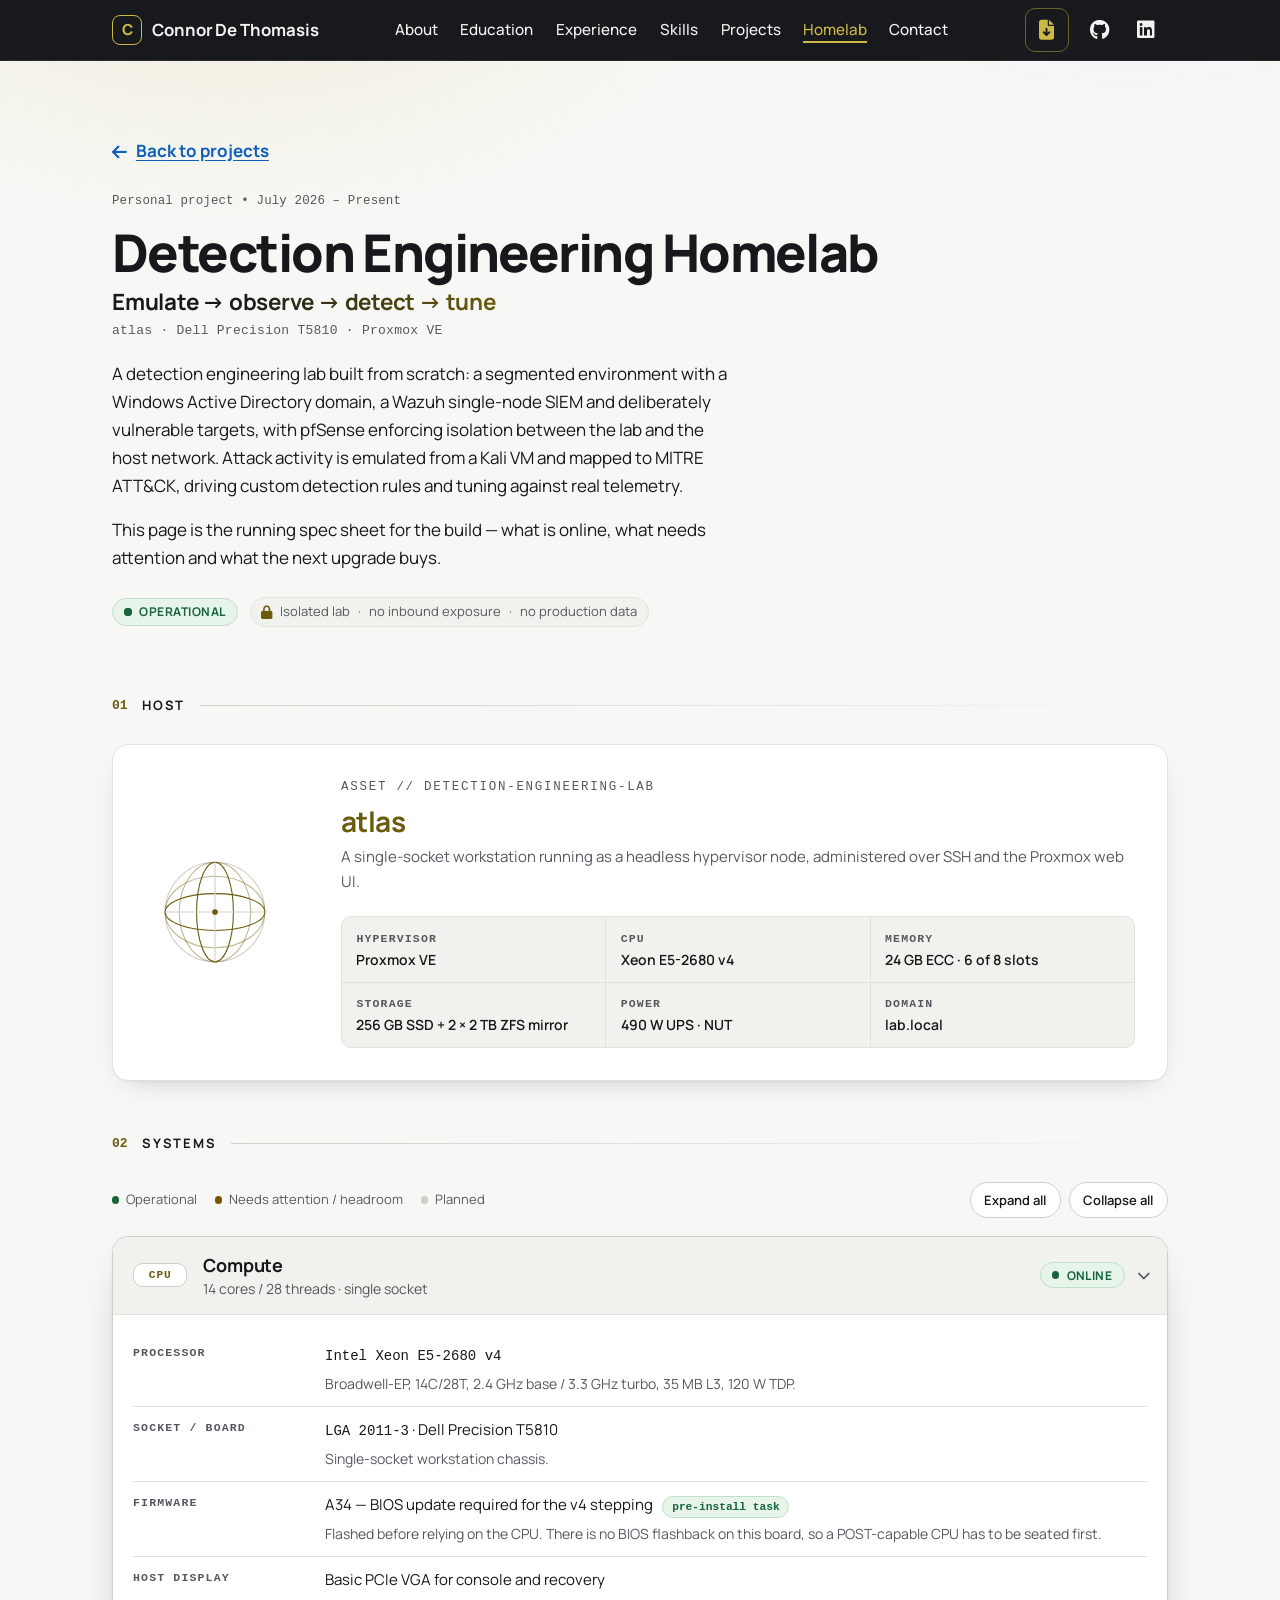
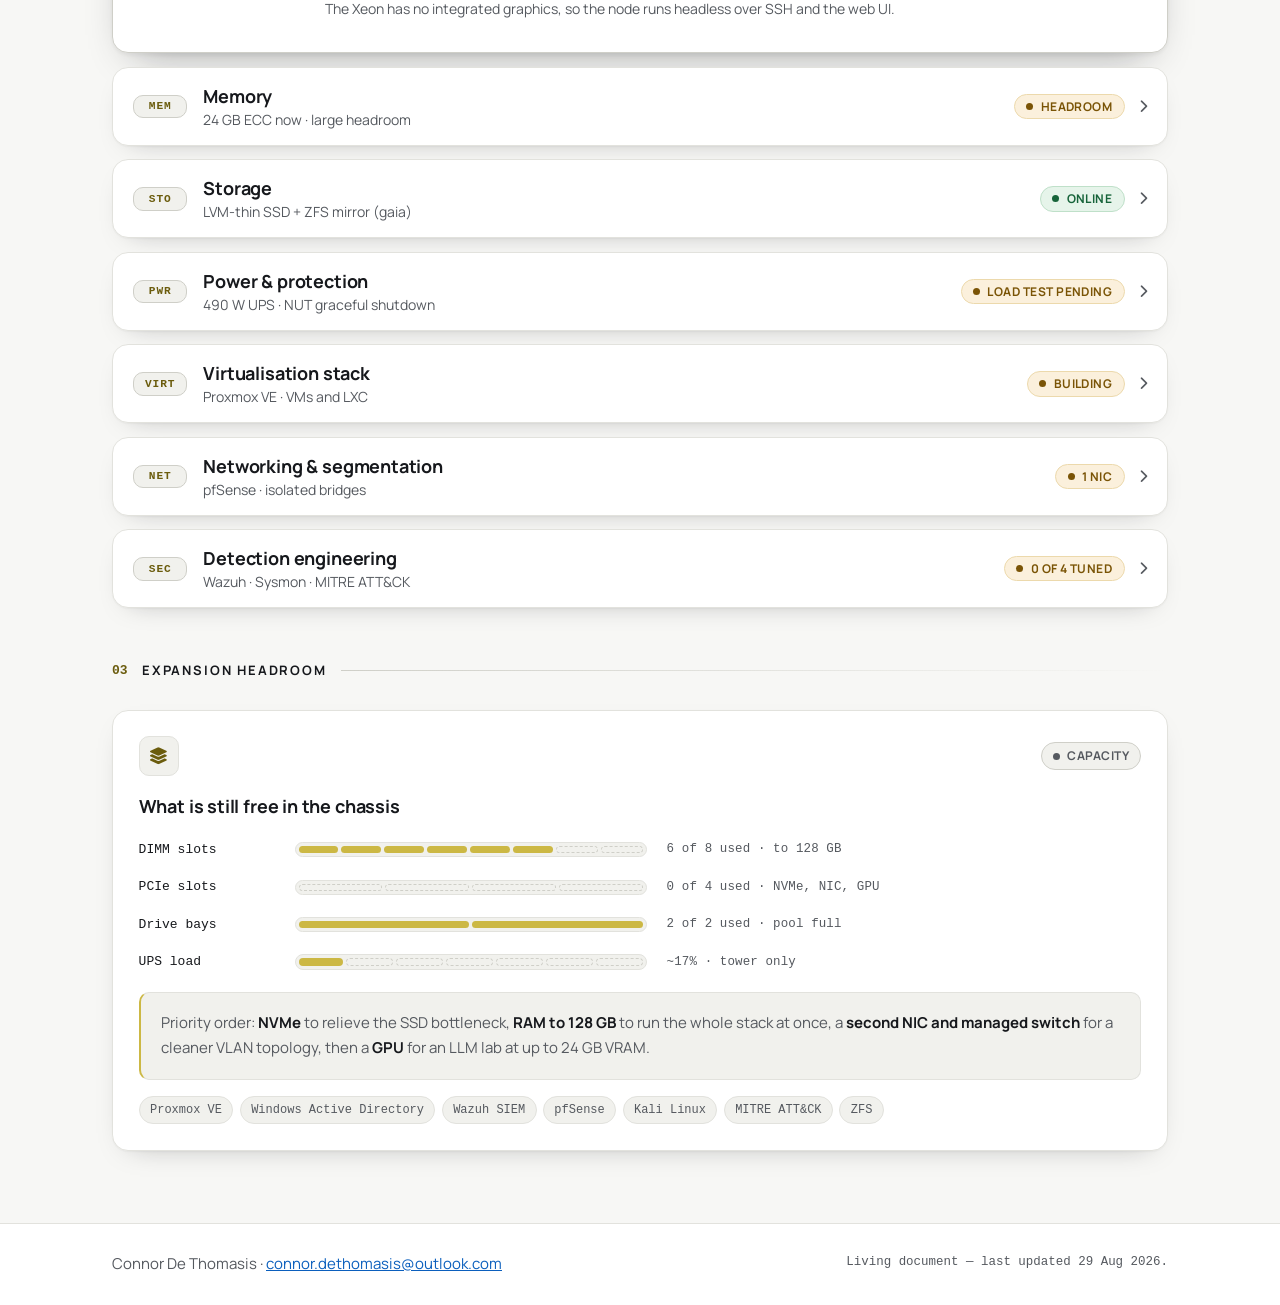
==== commit a8f6cd64: "Reduced Code Bloat" ====
--- a/homelab.html
+++ b/homelab.html
@@ -86,7 +86,7 @@
                     </a>
                 </p>
 
-                <p class="meta lab-eyebrow">Personal project <span aria-hidden="true">•</span> July 2026 – Present</p>
+                <p class="meta">Personal project <span aria-hidden="true">•</span> July 2026 – Present</p>
 
                 <h1 id="lab-heading">Detection Engineering Homelab</h1>
                 <p class="tagline">Emulate <span aria-hidden="true">→</span> observe <span aria-hidden="true">→</span> detect <span aria-hidden="true">→</span> tune</p>
@@ -136,10 +136,10 @@
                         </svg>
                     </div>
 
-                    <div class="lab-ident">
-                        <p class="lab-kicker">asset <span aria-hidden="true">//</span> detection-engineering-lab</p>
+                    <div>
+                        <p class="meta lab-kicker">asset <span aria-hidden="true">//</span> detection-engineering-lab</p>
                         <h3 class="lab-host">atlas</h3>
-                        <p class="lab-host-note">
+                        <p class="card-org">
                             A single-socket workstation running as a headless hypervisor node, administered
                             over SSH and the Proxmox web UI.
                         </p>
@@ -166,10 +166,10 @@
                 </div>
 
                 <div class="spec-bar">
-                    <ul class="spec-legend">
-                        <li><span class="legend-dot is-ok" aria-hidden="true"></span>Operational</li>
-                        <li><span class="legend-dot is-wip" aria-hidden="true"></span>Needs attention / headroom</li>
-                        <li><span class="legend-dot is-plan" aria-hidden="true"></span>Planned</li>
+                    <ul class="hero-facts spec-legend">
+                        <li><span class="dot legend-ok" aria-hidden="true"></span>Operational</li>
+                        <li><span class="dot legend-wip" aria-hidden="true"></span>Needs attention / headroom</li>
+                        <li><span class="dot legend-plan" aria-hidden="true"></span>Planned</li>
                     </ul>
 
                     <div class="spec-ctrls">
@@ -179,291 +179,147 @@
                 </div>
 
                 <!-- Compute -->
-                <article class="sys is-open">
+                <article class="card sys is-open">
                     <button class="sys-head" type="button" aria-expanded="true" aria-controls="sys-cpu">
                         <span class="sys-code" aria-hidden="true">CPU</span>
-                        <span class="sys-text">
-                            <span class="sys-title">Compute</span>
-                            <span class="sys-sub">14 cores / 28 threads · single socket</span>
-                        </span>
+                        <span><span class="sys-title">Compute</span><span class="sys-sub">14 cores / 28 threads · single socket</span></span>
                         <span class="sys-stat">
                             <span class="status status-done"><span class="dot" aria-hidden="true"></span>Online</span>
-                            <svg class="sys-caret" width="16" height="16" viewBox="0 0 16 16" fill="none" stroke="currentColor" stroke-width="1.6" aria-hidden="true"><path d="M6 4l4 4-4 4"/></svg>
+                            <i class="fa-solid fa-chevron-right sys-caret" aria-hidden="true"></i>
                         </span>
                     </button>
 
                     <div class="sys-body-wrap"><div class="sys-body-inner"><div class="sys-body" id="sys-cpu">
                         <table class="spec">
-                            <tbody>
-                                <tr>
-                                    <th scope="row">Processor</th>
-                                    <td>
-                                        <span class="mono">Intel Xeon E5-2680 v4</span>
-                                        <small>Broadwell-EP, 14C/28T, 2.4 GHz base / 3.3 GHz turbo, 35 MB L3, 120 W TDP.</small>
-                                    </td>
-                                </tr>
-                                <tr>
-                                    <th scope="row">Socket / board</th>
-                                    <td>
-                                        <span class="mono">LGA 2011-3</span> · Dell Precision T5810
-                                        <small>Single-socket workstation chassis.</small>
-                                    </td>
-                                </tr>
-                                <tr>
-                                    <th scope="row">Firmware</th>
-                                    <td>
-                                        A34 — BIOS update required for the v4 stepping <span class="flag flag-ok">pre-install task</span>
-                                        <small>Flashed before relying on the CPU. There is no BIOS flashback on this board, so a
-                                            POST-capable CPU has to be seated first.</small>
-                                    </td>
-                                </tr>
-                                <tr>
-                                    <th scope="row">Host display</th>
-                                    <td>
-                                        Basic PCIe VGA for console and recovery
-                                        <small>The Xeon has no integrated graphics, so the node runs headless over SSH and the web UI.</small>
-                                    </td>
-                                </tr>
-                            </tbody>
+                            <tr><th scope="row">Processor</th><td><span class="mono">Intel Xeon E5-2680 v4</span>
+                                <small>Broadwell-EP, 14C/28T, 2.4 GHz base / 3.3 GHz turbo, 35 MB L3, 120 W TDP.</small></td></tr>
+                            <tr><th scope="row">Socket / board</th><td><span class="mono">LGA 2011-3</span> · Dell Precision T5810
+                                <small>Single-socket workstation chassis.</small></td></tr>
+                            <tr><th scope="row">Firmware</th><td>A34 — BIOS update required for the v4 stepping <span class="status status-done flag">pre-install task</span>
+                                <small>Flashed before relying on the CPU. There is no BIOS flashback on this board, so a
+                                    POST-capable CPU has to be seated first.</small></td></tr>
+                            <tr><th scope="row">Host display</th><td>Basic PCIe VGA for console and recovery
+                                <small>The Xeon has no integrated graphics, so the node runs headless over SSH and the web UI.</small></td></tr>
                         </table>
                     </div></div></div>
                 </article>
 
                 <!-- Memory -->
-                <article class="sys">
+                <article class="card sys">
                     <button class="sys-head" type="button" aria-expanded="false" aria-controls="sys-mem">
                         <span class="sys-code" aria-hidden="true">MEM</span>
-                        <span class="sys-text">
-                            <span class="sys-title">Memory</span>
-                            <span class="sys-sub">24 GB ECC now · large headroom</span>
-                        </span>
+                        <span><span class="sys-title">Memory</span><span class="sys-sub">24 GB ECC now · large headroom</span></span>
                         <span class="sys-stat">
                             <span class="status status-wip"><span class="dot" aria-hidden="true"></span>Headroom</span>
-                            <svg class="sys-caret" width="16" height="16" viewBox="0 0 16 16" fill="none" stroke="currentColor" stroke-width="1.6" aria-hidden="true"><path d="M6 4l4 4-4 4"/></svg>
+                            <i class="fa-solid fa-chevron-right sys-caret" aria-hidden="true"></i>
                         </span>
                     </button>
 
                     <div class="sys-body-wrap"><div class="sys-body-inner"><div class="sys-body" id="sys-mem">
                         <table class="spec">
-                            <tbody>
-                                <tr>
-                                    <th scope="row">Installed</th>
-                                    <td>
-                                        <span class="mono">24 GB DDR4 ECC RDIMM</span> — 6 × 4 GB, a mix of 2133 MHz and 2400 MHz
-                                        <small>The mixed kit clocks down to 1866 MHz across the board.</small>
-                                    </td>
-                                </tr>
-                                <tr>
-                                    <th scope="row">Slots</th>
-                                    <td>
-                                        8 DIMM slots · 6 channels filled
-                                        <small>The current fill leaves room to move to one DIMM per channel for best speed.</small>
-                                    </td>
-                                </tr>
-                                <tr>
-                                    <th scope="row">Upgrade path</th>
-                                    <td>
-                                        8 × 16 GB → 128 GB, filling every channel <span class="flag">planned</span>
-                                        <small>Enough to run the full stack simultaneously. Preferably all 2400 MHz modules, with an
-                                            overnight memtest86+ pass before trusting used sticks.</small>
-                                    </td>
-                                </tr>
-                                <tr>
-                                    <th scope="row">ZFS ARC cap</th>
-                                    <td>
-                                        <span class="mono">zfs_arc_max = 4 GB</span> <span class="flag flag-ok">set</span>
-                                        <small>Essential at 24 GB, so ZFS caching cannot starve the guests.</small>
-                                    </td>
-                                </tr>
-                            </tbody>
+                            <tr><th scope="row">Installed</th><td><span class="mono">24 GB DDR4 ECC RDIMM</span> — 6 × 4 GB, a mix of 2133 MHz and 2400 MHz
+                                <small>The mixed kit clocks down to 1866 MHz across the board.</small></td></tr>
+                            <tr><th scope="row">Slots</th><td>8 DIMM slots · 6 channels filled
+                                <small>The current fill leaves room to move to one DIMM per channel for best speed.</small></td></tr>
+                            <tr><th scope="row">Upgrade path</th><td>8 × 16 GB → 128 GB, filling every channel <span class="status status-wip flag">planned</span>
+                                <small>Enough to run the full stack simultaneously. Preferably all 2400 MHz modules, with an
+                                    overnight memtest86+ pass before trusting used sticks.</small></td></tr>
+                            <tr><th scope="row">ZFS ARC cap</th><td><span class="mono">zfs_arc_max = 4 GB</span> <span class="status status-done flag">set</span>
+                                <small>Essential at 24 GB, so ZFS caching cannot starve the guests.</small></td></tr>
                         </table>
                     </div></div></div>
                 </article>
 
                 <!-- Storage -->
-                <article class="sys">
+                <article class="card sys">
                     <button class="sys-head" type="button" aria-expanded="false" aria-controls="sys-sto">
                         <span class="sys-code" aria-hidden="true">STO</span>
-                        <span class="sys-text">
-                            <span class="sys-title">Storage</span>
-                            <span class="sys-sub">LVM-thin SSD + ZFS mirror (gaia)</span>
-                        </span>
+                        <span><span class="sys-title">Storage</span><span class="sys-sub">LVM-thin SSD + ZFS mirror (gaia)</span></span>
                         <span class="sys-stat">
                             <span class="status status-done"><span class="dot" aria-hidden="true"></span>Online</span>
-                            <svg class="sys-caret" width="16" height="16" viewBox="0 0 16 16" fill="none" stroke="currentColor" stroke-width="1.6" aria-hidden="true"><path d="M6 4l4 4-4 4"/></svg>
+                            <i class="fa-solid fa-chevron-right sys-caret" aria-hidden="true"></i>
                         </span>
                     </button>
 
                     <div class="sys-body-wrap"><div class="sys-body-inner"><div class="sys-body" id="sys-sto">
                         <table class="spec">
-                            <tbody>
-                                <tr>
-                                    <th scope="row">Boot / VM disks</th>
-                                    <td>
-                                        <span class="mono">256 GB SATA SSD</span> · LVM-thin
-                                        <small>Volume group <span class="mono">pve</span> → <span class="mono">pve/root</span> for the OS and
-                                            <span class="mono">pve/data</span> for guest disks. The tightest constraint in the build — thin-pool
-                                            headroom needs watching.</small>
-                                    </td>
-                                </tr>
-                                <tr>
-                                    <th scope="row">Bulk pool</th>
-                                    <td>
-                                        <span class="mono">gaia</span> — ZFS mirror, 2 × 2 TB
-                                        <small>WD RE4 (WD2003FYYS) at 3 Gb/s, with datasets <span class="mono">gaia/backup</span> and
-                                            <span class="mono">gaia/iso</span>. A mirror survives a dead disk, not an <span class="mono">rm</span> —
-                                            snapshots are not backups.</small>
-                                    </td>
-                                </tr>
-                                <tr>
-                                    <th scope="row">Pool geometry</th>
-                                    <td>
-                                        <span class="mono">ashift=12 · compression=lz4 · atime=off</span> <span class="flag flag-ok">set</span>
-                                        <small>ashift is permanent, and 12 keeps future 4Kn replacements drop-in.</small>
-                                    </td>
-                                </tr>
-                                <tr>
-                                    <th scope="row">Data integrity</th>
-                                    <td>
-                                        Monthly scrub · SMART long test · ZED email alerts <span class="flag">verify</span>
-                                        <small>Given the age of the drives, confirm the scrub cron covers gaia and that a degraded-pool
-                                            email actually sends.</small>
-                                    </td>
-                                </tr>
-                                <tr>
-                                    <th scope="row">Highest-value upgrade</th>
-                                    <td>
-                                        1 TB NVMe on a PCIe adapter <span class="flag">planned</span>
-                                        <small>Boot stays on the SATA SSD and guest disks move to NVMe — the single best ~$80 in the build.</small>
-                                    </td>
-                                </tr>
-                            </tbody>
+                            <tr><th scope="row">Boot / VM disks</th><td><span class="mono">256 GB SATA SSD</span> · LVM-thin
+                                <small>Volume group <span class="mono">pve</span> → <span class="mono">pve/root</span> for the OS and
+                                    <span class="mono">pve/data</span> for guest disks. The tightest constraint in the build — thin-pool
+                                    headroom needs watching.</small></td></tr>
+                            <tr><th scope="row">Bulk pool</th><td><span class="mono">gaia</span> — ZFS mirror, 2 × 2 TB
+                                <small>WD RE4 (WD2003FYYS) at 3 Gb/s, with datasets <span class="mono">gaia/backup</span> and
+                                    <span class="mono">gaia/iso</span>. A mirror survives a dead disk, not an <span class="mono">rm</span> —
+                                    snapshots are not backups.</small></td></tr>
+                            <tr><th scope="row">Pool geometry</th><td><span class="mono">ashift=12 · compression=lz4 · atime=off</span> <span class="status status-done flag">set</span>
+                                <small>ashift is permanent, and 12 keeps future 4Kn replacements drop-in.</small></td></tr>
+                            <tr><th scope="row">Data integrity</th><td>Monthly scrub · SMART long test · ZED email alerts <span class="status status-wip flag">verify</span>
+                                <small>Given the age of the drives, confirm the scrub cron covers gaia and that a degraded-pool
+                                    email actually sends.</small></td></tr>
+                            <tr><th scope="row">Highest-value upgrade</th><td>1 TB NVMe on a PCIe adapter <span class="status status-wip flag">planned</span>
+                                <small>Boot stays on the SATA SSD and guest disks move to NVMe — the single best ~$80 in the build.</small></td></tr>
                         </table>
                     </div></div></div>
                 </article>
 
                 <!-- Power -->
-                <article class="sys">
+                <article class="card sys">
                     <button class="sys-head" type="button" aria-expanded="false" aria-controls="sys-pwr">
                         <span class="sys-code" aria-hidden="true">PWR</span>
-                        <span class="sys-text">
-                            <span class="sys-title">Power &amp; protection</span>
-                            <span class="sys-sub">490 W UPS · NUT graceful shutdown</span>
-                        </span>
+                        <span><span class="sys-title">Power &amp; protection</span><span class="sys-sub">490 W UPS · NUT graceful shutdown</span></span>
                         <span class="sys-stat">
                             <span class="status status-wip"><span class="dot" aria-hidden="true"></span>Load test pending</span>
-                            <svg class="sys-caret" width="16" height="16" viewBox="0 0 16 16" fill="none" stroke="currentColor" stroke-width="1.6" aria-hidden="true"><path d="M6 4l4 4-4 4"/></svg>
+                            <i class="fa-solid fa-chevron-right sys-caret" aria-hidden="true"></i>
                         </span>
                     </button>
 
                     <div class="sys-body-wrap"><div class="sys-body-inner"><div class="sys-body" id="sys-pwr">
                         <table class="spec">
-                            <tbody>
-                                <tr>
-                                    <th scope="row">PSU</th>
-                                    <td><span class="mono">Dell 685 W</span> (DP/N 0VYRCP) · active PFC</td>
-                                </tr>
-                                <tr>
-                                    <th scope="row">UPS</th>
-                                    <td>
-                                        <span class="mono">ION F10 · 850 VA / 490 W</span> · simulated sine
-                                        <small>The vendor states APFC support, and sizing is comfortable at roughly 17% load at idle
-                                            with the tower alone on battery.</small>
-                                    </td>
-                                </tr>
-                                <tr>
-                                    <th scope="row">Open question</th>
-                                    <td>
-                                        Stepped waveform against an active-PFC PSU <span class="flag">test under load</span>
-                                        <small>Transfer-test at real load with stress-ng, both directions, 5–10 cycles. A clean idle
-                                            transfer is not proof; PFC stages fault hardest when busy.</small>
-                                    </td>
-                                </tr>
-                                <tr>
-                                    <th scope="row">Auto shutdown</th>
-                                    <td>
-                                        NUT on Proxmox over the USB link
-                                        <small>Likely <span class="mono">nutdrv_qx</span> (Voltronic/Megatec class). Trigger on remaining
-                                            runtime of about 8 minutes rather than battery percentage, which these units report poorly.</small>
-                                    </td>
-                                </tr>
-                                <tr>
-                                    <th scope="row">On battery</th>
-                                    <td>
-                                        Tower only <span class="flag flag-ok">current</span>
-                                        <small>The monitor sits on surge-only. Guest shutdown order is set so the domain controller
-                                            flushes before the host powers off.</small>
-                                    </td>
-                                </tr>
-                                <tr>
-                                    <th scope="row">Planned on battery</th>
-                                    <td>
-                                        Modem · router · switch <span class="flag">planned</span>
-                                        <small>Roughly 20–30 W combined. Adding them keeps the network up through brief outages and
-                                            barely dents runtime.</small>
-                                    </td>
-                                </tr>
-                            </tbody>
+                            <tr><th scope="row">PSU</th><td><span class="mono">Dell 685 W</span> (DP/N 0VYRCP) · active PFC</td></tr>
+                            <tr><th scope="row">UPS</th><td><span class="mono">ION F10 · 850 VA / 490 W</span> · simulated sine
+                                <small>The vendor states APFC support, and sizing is comfortable at roughly 17% load at idle
+                                    with the tower alone on battery.</small></td></tr>
+                            <tr><th scope="row">Open question</th><td>Stepped waveform against an active-PFC PSU <span class="status status-wip flag">test under load</span>
+                                <small>Transfer-test at real load with stress-ng, both directions, 5–10 cycles. A clean idle
+                                    transfer is not proof; PFC stages fault hardest when busy.</small></td></tr>
+                            <tr><th scope="row">Auto shutdown</th><td>NUT on Proxmox over the USB link
+                                <small>Likely <span class="mono">nutdrv_qx</span> (Voltronic/Megatec class). Trigger on remaining
+                                    runtime of about 8 minutes rather than battery percentage, which these units report poorly.</small></td></tr>
+                            <tr><th scope="row">On battery</th><td>Tower only <span class="status status-done flag">current</span>
+                                <small>The monitor sits on surge-only. Guest shutdown order is set so the domain controller
+                                    flushes before the host powers off.</small></td></tr>
+                            <tr><th scope="row">Planned on battery</th><td>Modem · router · switch <span class="status status-wip flag">planned</span>
+                                <small>Roughly 20–30 W combined. Adding them keeps the network up through brief outages and
+                                    barely dents runtime.</small></td></tr>
                         </table>
                     </div></div></div>
                 </article>
 
                 <!-- Virtualisation -->
-                <article class="sys">
+                <article class="card sys">
                     <button class="sys-head" type="button" aria-expanded="false" aria-controls="sys-virt">
                         <span class="sys-code" aria-hidden="true">VIRT</span>
-                        <span class="sys-text">
-                            <span class="sys-title">Virtualisation stack</span>
-                            <span class="sys-sub">Proxmox VE · VMs and LXC</span>
-                        </span>
+                        <span><span class="sys-title">Virtualisation stack</span><span class="sys-sub">Proxmox VE · VMs and LXC</span></span>
                         <span class="sys-stat">
                             <span class="status status-wip"><span class="dot" aria-hidden="true"></span>Building</span>
-                            <svg class="sys-caret" width="16" height="16" viewBox="0 0 16 16" fill="none" stroke="currentColor" stroke-width="1.6" aria-hidden="true"><path d="M6 4l4 4-4 4"/></svg>
+                            <i class="fa-solid fa-chevron-right sys-caret" aria-hidden="true"></i>
                         </span>
                     </button>
 
                     <div class="sys-body-wrap"><div class="sys-body-inner"><div class="sys-body" id="sys-virt">
                         <table class="spec">
-                            <tbody>
-                                <tr>
-                                    <th scope="row">Domain controller</th>
-                                    <td>
-                                        Windows Server · <span class="mono">lab.local</span>
-                                        <small>AD DS and DNS — the attack surface for the detection loop.</small>
-                                    </td>
-                                </tr>
-                                <tr>
-                                    <th scope="row">Domain client</th>
-                                    <td>Windows, joined to <span class="mono">lab.local</span></td>
-                                </tr>
-                                <tr>
-                                    <th scope="row">Attacker</th>
-                                    <td>
-                                        Kali Linux
-                                        <small>Impacket, Rubeus and hashcat for technique emulation.</small>
-                                    </td>
-                                </tr>
-                                <tr>
-                                    <th scope="row">SIEM</th>
-                                    <td>
-                                        Wazuh single-node
-                                        <small>Around 8 GB and 4 cores is realistic; the indexer heap is the real RAM cost. ISM
-                                            retention set early.</small>
-                                    </td>
-                                </tr>
-                                <tr>
-                                    <th scope="row">Targets</th>
-                                    <td>OWASP Juice Shop · DVWA</td>
-                                </tr>
-                                <tr>
-                                    <th scope="row">Containers</th>
-                                    <td>
-                                        Pi-hole and supporting services in LXC
-                                        <small>Unprivileged LXC over VMs to save RAM. Community scripts are fine for plumbing; the
-                                            security path is hand-built.</small>
-                                    </td>
-                                </tr>
-                            </tbody>
+                            <tr><th scope="row">Domain controller</th><td>Windows Server · <span class="mono">lab.local</span>
+                                <small>AD DS and DNS — the attack surface for the detection loop.</small></td></tr>
+                            <tr><th scope="row">Domain client</th><td>Windows, joined to <span class="mono">lab.local</span></td></tr>
+                            <tr><th scope="row">Attacker</th><td>Kali Linux
+                                <small>Impacket, Rubeus and hashcat for technique emulation.</small></td></tr>
+                            <tr><th scope="row">SIEM</th><td>Wazuh single-node
+                                <small>Around 8 GB and 4 cores is realistic; the indexer heap is the real RAM cost. ISM
+                                    retention set early.</small></td></tr>
+                            <tr><th scope="row">Targets</th><td>OWASP Juice Shop · DVWA</td></tr>
+                            <tr><th scope="row">Containers</th><td>Pi-hole and supporting services in LXC
+                                <small>Unprivileged LXC over VMs to save RAM. Community scripts are fine for plumbing; the
+                                    security path is hand-built.</small></td></tr>
                         </table>
 
                         <p class="note">
@@ -474,105 +330,52 @@
                 </article>
 
                 <!-- Network -->
-                <article class="sys">
+                <article class="card sys">
                     <button class="sys-head" type="button" aria-expanded="false" aria-controls="sys-net">
                         <span class="sys-code" aria-hidden="true">NET</span>
-                        <span class="sys-text">
-                            <span class="sys-title">Networking &amp; segmentation</span>
-                            <span class="sys-sub">pfSense · isolated bridges</span>
-                        </span>
+                        <span><span class="sys-title">Networking &amp; segmentation</span><span class="sys-sub">pfSense · isolated bridges</span></span>
                         <span class="sys-stat">
                             <span class="status status-wip"><span class="dot" aria-hidden="true"></span>1 NIC</span>
-                            <svg class="sys-caret" width="16" height="16" viewBox="0 0 16 16" fill="none" stroke="currentColor" stroke-width="1.6" aria-hidden="true"><path d="M6 4l4 4-4 4"/></svg>
+                            <i class="fa-solid fa-chevron-right sys-caret" aria-hidden="true"></i>
                         </span>
                     </button>
 
                     <div class="sys-body-wrap"><div class="sys-body-inner"><div class="sys-body" id="sys-net">
                         <table class="spec">
-                            <tbody>
-                                <tr>
-                                    <th scope="row">Physical</th>
-                                    <td>
-                                        1 × onboard gigabit
-                                        <small>The home router stays the real internet path; pfSense is a lab-internal gateway, not the
-                                            house router.</small>
-                                    </td>
-                                </tr>
-                                <tr>
-                                    <th scope="row">Gateway</th>
-                                    <td>
-                                        pfSense on an isolated bridge (<span class="mono">vmbr1</span>, no physical port)
-                                        <small>NATs the lab outbound for updates.</small>
-                                    </td>
-                                </tr>
-                                <tr>
-                                    <th scope="row">Segments</th>
-                                    <td>
-                                        Attacker LAN · Victim LAN
-                                        <small>Rules permit attacker → victim and deny lab → home LAN.</small>
-                                    </td>
-                                </tr>
-                                <tr>
-                                    <th scope="row">Isolation gate</th>
-                                    <td>Verify the lab cannot route to the home LAN <span class="flag">before targets go live</span></td>
-                                </tr>
-                                <tr>
-                                    <th scope="row">Upgrade path</th>
-                                    <td>Intel i350-T4 NIC · managed switch for VLANs <span class="flag">planned</span></td>
-                                </tr>
-                            </tbody>
+                            <tr><th scope="row">Physical</th><td>1 × onboard gigabit
+                                <small>The home router stays the real internet path; pfSense is a lab-internal gateway, not the
+                                    house router.</small></td></tr>
+                            <tr><th scope="row">Gateway</th><td>pfSense on an isolated bridge (<span class="mono">vmbr1</span>, no physical port)
+                                <small>NATs the lab outbound for updates.</small></td></tr>
+                            <tr><th scope="row">Segments</th><td>Attacker LAN · Victim LAN
+                                <small>Rules permit attacker → victim and deny lab → home LAN.</small></td></tr>
+                            <tr><th scope="row">Isolation gate</th><td>Verify the lab cannot route to the home LAN <span class="status status-wip flag">before targets go live</span></td></tr>
+                            <tr><th scope="row">Upgrade path</th><td>Intel i350-T4 NIC · managed switch for VLANs <span class="status status-wip flag">planned</span></td></tr>
                         </table>
                     </div></div></div>
                 </article>
 
                 <!-- Detection -->
-                <article class="sys">
+                <article class="card sys">
                     <button class="sys-head" type="button" aria-expanded="false" aria-controls="sys-sec">
                         <span class="sys-code" aria-hidden="true">SEC</span>
-                        <span class="sys-text">
-                            <span class="sys-title">Detection engineering</span>
-                            <span class="sys-sub">Wazuh · Sysmon · MITRE ATT&amp;CK</span>
-                        </span>
+                        <span><span class="sys-title">Detection engineering</span><span class="sys-sub">Wazuh · Sysmon · MITRE ATT&amp;CK</span></span>
                         <span class="sys-stat">
                             <span class="status status-wip"><span class="dot" aria-hidden="true"></span>0 of 4 tuned</span>
-                            <svg class="sys-caret" width="16" height="16" viewBox="0 0 16 16" fill="none" stroke="currentColor" stroke-width="1.6" aria-hidden="true"><path d="M6 4l4 4-4 4"/></svg>
+                            <i class="fa-solid fa-chevron-right sys-caret" aria-hidden="true"></i>
                         </span>
                     </button>
 
                     <div class="sys-body-wrap"><div class="sys-body-inner"><div class="sys-body" id="sys-sec">
                         <table class="spec">
-                            <tbody>
-                                <tr>
-                                    <th scope="row">Telemetry</th>
-                                    <td>
-                                        Sysmon (SwiftOnSecurity baseline) → Wazuh agent → indexer
-                                        <small>Sysmon-fed detection is far stronger than raw Windows logs.</small>
-                                    </td>
-                                </tr>
-                                <tr>
-                                    <th scope="row">Framework</th>
-                                    <td>MITRE ATT&amp;CK — every technique mapped by ID</td>
-                                </tr>
-                                <tr>
-                                    <th scope="row">Kerberoasting</th>
-                                    <td>
-                                        <span class="mono">T1558.003</span> · rule 100200 plus a volumetric rule <span class="flag">planned</span>
-                                        <small>The 4769 RC4 tell, with machine-account noise tuned out and an AES-evasion backstop.</small>
-                                    </td>
-                                </tr>
-                                <tr>
-                                    <th scope="row">DCSync</th>
-                                    <td><span class="mono">T1003.006</span> <span class="flag">planned</span></td>
-                                </tr>
-                                <tr>
-                                    <th scope="row">LSASS access</th>
-                                    <td><span class="mono">T1003.001</span> <span class="flag">planned</span></td>
-                                </tr>
-                                <tr>
-                                    <th scope="row">Password spray</th>
-                                    <td><span class="mono">T1110.003</span> <span class="flag">planned</span></td>
-                                </tr>
-                            </tbody>
+                            <tr><th scope="row">Telemetry</th><td>Sysmon (SwiftOnSecurity baseline) → Wazuh agent → indexer
+                                <small>Sysmon-fed detection is far stronger than raw Windows logs.</small></td></tr>
+                            <tr><th scope="row">Framework</th><td>MITRE ATT&amp;CK — every technique mapped by ID</td></tr>
+                            <tr><th scope="row">Kerberoasting</th><td><span class="mono">T1558.003</span> · rule 100200 plus a volumetric rule <span class="status status-wip flag">planned</span>
+                                <small>The 4769 RC4 tell, with machine-account noise tuned out and an AES-evasion backstop.</small></td></tr>
+                            <tr><th scope="row">DCSync</th><td><span class="mono">T1003.006</span> <span class="status status-wip flag">planned</span></td></tr>
+                            <tr><th scope="row">LSASS access</th><td><span class="mono">T1003.001</span> <span class="status status-wip flag">planned</span></td></tr>
+                            <tr><th scope="row">Password spray</th><td><span class="mono">T1110.003</span> <span class="status status-wip flag">planned</span></td></tr>
                         </table>
 
                         <p class="note">
@@ -608,7 +411,7 @@
                                 <span class="pip pip-used"></span><span class="pip pip-used"></span><span class="pip pip-used"></span>
                                 <span class="pip pip-free"></span><span class="pip pip-free"></span>
                             </span>
-                            <span class="slot-amt">6 of 8 used · to 128 GB</span>
+                            <span class="meta">6 of 8 used · to 128 GB</span>
                         </li>
                         <li class="slot">
                             <span class="slot-label">PCIe slots</span>
@@ -616,14 +419,14 @@
                                 <span class="pip pip-free"></span><span class="pip pip-free"></span>
                                 <span class="pip pip-free"></span><span class="pip pip-free"></span>
                             </span>
-                            <span class="slot-amt">0 of 4 used · NVMe, NIC, GPU</span>
+                            <span class="meta">0 of 4 used · NVMe, NIC, GPU</span>
                         </li>
                         <li class="slot">
                             <span class="slot-label">Drive bays</span>
                             <span class="meter" aria-hidden="true">
                                 <span class="pip pip-used"></span><span class="pip pip-used"></span>
                             </span>
-                            <span class="slot-amt">2 of 2 used · pool full</span>
+                            <span class="meta">2 of 2 used · pool full</span>
                         </li>
                         <li class="slot">
                             <span class="slot-label">UPS load</span>
@@ -632,7 +435,7 @@
                                 <span class="pip pip-free"></span><span class="pip pip-free"></span><span class="pip pip-free"></span>
                                 <span class="pip pip-free"></span>
                             </span>
-                            <span class="slot-amt">~17% · tower only</span>
+                            <span class="meta">~17% · tower only</span>
                         </li>
                     </ul>
 
--- a/style.css
+++ b/style.css
@@ -517,7 +517,8 @@
 }
 
 .email a,
-.contact-email a {
+.contact-email a,
+.back-link a {
   display: inline-flex;
   align-items: center;
   gap: 0.55rem;
@@ -532,13 +533,15 @@
 }
 
 .email a span,
-.contact-email a span {
+.contact-email a span,
+.back-link a span {
   text-decoration: underline;
   text-underline-offset: 0.16em;
 }
 
 .email a:hover span,
-.contact-email a:hover span {
+.contact-email a:hover span,
+.back-link a:hover span {
   text-decoration-thickness: 2px;
 }
 
@@ -562,6 +565,12 @@
   transition: transform 0.2s ease, box-shadow 0.2s ease, background-color 0.2s ease, border-color 0.2s ease, color 0.2s ease;
 }
 
+/* <button> needs what an <a> inherits for free */
+button.btn {
+  font-family: inherit;
+  cursor: pointer;
+}
+
 .btn:hover {
   transform: translateY(-2px);
   box-shadow: var(--shadow);
@@ -642,7 +651,8 @@
   font-size: 1.05rem;
 }
 
-h3 {
+h3,
+.sys-title {
   font-size: 1.125rem;
   font-weight: 700;
   line-height: 1.35;
@@ -705,7 +715,7 @@
   white-space: nowrap;
 }
 
-.status .dot {
+.dot {
   width: 0.45rem;
   height: 0.45rem;
   border-radius: 50%;
@@ -747,7 +757,8 @@
   list-style: none;
 }
 
-.chips li {
+.chips li,
+.lab-badge {
   padding: 0.25rem 0.65rem;
   border: 1px solid var(--rule);
   border-radius: 999px;
@@ -807,7 +818,8 @@
   margin-top: 1.4rem;
 }
 
-.project-part {
+.project-part,
+.note {
   padding: 1.15rem 1.25rem;
   border: 1px solid var(--rule);
   border-left: 2px solid var(--accent);
@@ -833,7 +845,8 @@
 }
 
 /* =========================================================
-   Homelab spec sheet (homelab.html)
+   Homelab spec sheet (homelab.html) — builds on the cards,
+   chips, status pills and buttons defined above
    ========================================================= */
 
 .lab-hero {
@@ -841,34 +854,10 @@
 }
 
 .back-link {
-  margin: 0 0 1.5rem;
-  font-size: 0.9375rem;
-}
-
-.back-link a {
-  display: inline-flex;
-  align-items: center;
-  gap: 0.5rem;
-  min-height: 2.25rem;
-  font-weight: 600;
-  text-decoration: none;
-}
-
-.back-link a span {
-  text-decoration: underline;
-  text-underline-offset: 0.16em;
-}
-
-.back-link a:hover i {
-  transform: translateX(-3px);
-}
-
-.back-link i {
-  font-size: 0.85em;
-  transition: transform 0.2s ease;
-}
-
-.lab-eyebrow {
+  margin: 0 0 1.4rem;
+}
+
+.lab-hero .meta {
   margin-bottom: 0.9rem;
 }
 
@@ -884,20 +873,12 @@
   margin-top: 1.6rem;
 }
 
-/* Sits beside a status pill, so it matches the pill metrics */
+/* A chip that carries an icon, sitting beside a status pill */
 .lab-badge {
   display: inline-flex;
   align-items: center;
   gap: 0.5rem;
   margin: 0;
-  padding: 0.2rem 0.8rem;
-  border: 1px solid var(--rule);
-  border-radius: 999px;
-  background: var(--surface-2);
-  color: var(--ink-muted);
-  font-size: 0.75rem;
-  font-weight: 600;
-  letter-spacing: 0.02em;
 }
 
 .lab-badge i {
@@ -914,10 +895,6 @@
   padding: 2rem;
 }
 
-.lab-plate:hover {
-  transform: none;
-}
-
 .lab-sigil {
   justify-self: center;
 }
@@ -929,13 +906,8 @@
 }
 
 .lab-kicker {
-  margin: 0;
-  font-family: var(--mono);
-  font-size: 0.72rem;
-  font-weight: 600;
   letter-spacing: 0.14em;
   text-transform: uppercase;
-  color: var(--ink-muted);
 }
 
 .lab-host {
@@ -943,13 +915,6 @@
   font-size: 1.75rem;
   letter-spacing: -0.02em;
   color: var(--accent-ink);
-}
-
-.lab-host-note {
-  max-width: 52ch;
-  margin: 0.35rem 0 0;
-  color: var(--ink-muted);
-  font-size: 0.9375rem;
 }
 
 /* 1px gaps over a ruled background draw the cell grid */
@@ -969,15 +934,6 @@
   background: var(--surface-2);
 }
 
-.lab-vital dt {
-  font-family: var(--mono);
-  font-size: 0.7rem;
-  font-weight: 600;
-  letter-spacing: 0.12em;
-  text-transform: uppercase;
-  color: var(--ink-muted);
-}
-
 .lab-vital dd {
   margin: 0.15rem 0 0;
   font-size: 0.875rem;
@@ -997,14 +953,9 @@
 }
 
 .spec-legend {
-  display: flex;
-  flex-wrap: wrap;
   gap: 0.35rem 1.1rem;
   margin: 0;
-  padding: 0;
-  list-style: none;
   font-size: 0.8125rem;
-  color: var(--ink-muted);
 }
 
 .spec-legend li {
@@ -1013,23 +964,10 @@
   gap: 0.45rem;
 }
 
-.legend-dot {
-  width: 0.5rem;
-  height: 0.5rem;
-  border-radius: 50%;
-}
-
-.legend-dot.is-ok {
-  background: var(--ok-ink);
-}
-
-.legend-dot.is-wip {
-  background: var(--wip-ink);
-}
-
-.legend-dot.is-plan {
-  background: var(--rule-strong);
-}
+/* The dots inherit their fill from the item's colour */
+.legend-ok { color: var(--ok-ink); }
+.legend-wip { color: var(--wip-ink); }
+.legend-plan { color: var(--rule-strong); }
 
 .spec-ctrls {
   display: flex;
@@ -1040,19 +978,13 @@
   min-height: 2.25rem;
   padding: 0.3rem 0.85rem;
   font-size: 0.8125rem;
-  cursor: pointer;
-  font-family: inherit;
 }
 
 /* --- System accordions --- */
 
 .sys {
-  border: 1px solid var(--rule);
-  border-radius: var(--radius);
-  background: var(--surface);
-  box-shadow: var(--shadow);
+  padding: 0;
   overflow: hidden;
-  transition: border-color 0.2s ease, box-shadow 0.2s ease;
 }
 
 .sys + .sys {
@@ -1080,19 +1012,19 @@
   transition: background-color 0.2s ease;
 }
 
-.sys-head:hover {
+.sys-head:hover,
+.sys.is-open .sys-head {
   background: var(--surface-2);
+}
+
+.sys.is-open .sys-head {
+  border-bottom: 1px solid var(--rule);
 }
 
 /* The card clips its corners, so the ring has to sit inside */
 .sys-head:focus-visible {
   outline-offset: -3px;
   border-radius: 0;
-}
-
-.sys.is-open .sys-head {
-  background: var(--surface-2);
-  border-bottom: 1px solid var(--rule);
 }
 
 .sys-code {
@@ -1115,10 +1047,6 @@
 
 .sys-title {
   display: block;
-  font-size: 1.0625rem;
-  font-weight: 700;
-  line-height: 1.35;
-  letter-spacing: -0.01em;
 }
 
 .sys-sub {
@@ -1135,7 +1063,6 @@
 }
 
 .sys-caret {
-  flex: none;
   color: var(--ink-muted);
   transition: transform 0.25s ease;
 }
@@ -1155,6 +1082,7 @@
   grid-template-rows: 1fr;
 }
 
+/* Padding has to sit inside the clip, or it props the closed panel open */
 .sys-body-inner {
   overflow: hidden;
 }
@@ -1175,15 +1103,20 @@
   border-top: 1px solid var(--rule);
 }
 
+/* Mono label, shared by the vitals grid and the spec rows */
+.spec th,
+.lab-vital dt {
+  font-family: var(--mono);
+  font-size: 0.72rem;
+  font-weight: 600;
+  letter-spacing: 0.1em;
+  text-transform: uppercase;
+  color: var(--ink-muted);
+}
+
 .spec th {
   width: 12rem;
   padding: 0.7rem 1.25rem 0.7rem 0;
-  font-family: var(--mono);
-  font-size: 0.72rem;
-  font-weight: 600;
-  letter-spacing: 0.06em;
-  text-transform: uppercase;
-  color: var(--ink-muted);
   text-align: left;
   vertical-align: top;
   white-space: nowrap;
@@ -1207,34 +1140,19 @@
   line-height: 1.55;
 }
 
+/* A status pill shrunk to sit inline in a spec row */
 .flag {
-  display: inline-block;
   margin-left: 0.4rem;
   padding: 0.05rem 0.55rem;
-  border: 1px solid var(--wip-border);
-  border-radius: 999px;
-  background: var(--wip-bg);
-  color: var(--wip-ink);
   font-family: var(--mono);
   font-size: 0.7rem;
   font-weight: 600;
-  white-space: nowrap;
-}
-
-.flag-ok {
-  border-color: var(--ok-border);
-  background: var(--ok-bg);
-  color: var(--ok-ink);
-}
-
-/* Shares the accent edge of .project-part */
+  letter-spacing: 0;
+  text-transform: none;
+}
+
 .note {
   margin: 1.2rem 0 0;
-  padding: 0.9rem 1.1rem;
-  border: 1px solid var(--rule);
-  border-left: 2px solid var(--accent);
-  border-radius: var(--radius-sm);
-  background: var(--surface-2);
   color: var(--ink-muted);
   font-size: 0.9375rem;
 }
@@ -1288,16 +1206,6 @@
   border: 1px dashed var(--rule-strong);
 }
 
-.slot-amt {
-  font-family: var(--mono);
-  font-size: 0.75rem;
-  color: var(--ink-muted);
-  white-space: nowrap;
-}
-
-.lab-expansion:hover {
-  transform: none;
-}
 
 /* =========================================================
    Contact
@@ -1311,7 +1219,11 @@
   padding: 2rem;
 }
 
-.card-contact:hover {
+/* Cards that are read, not clicked, stay put on hover */
+.card-contact:hover,
+.lab-plate:hover,
+.lab-expansion:hover,
+.sys:hover {
   transform: none;
 }
 
@@ -1537,7 +1449,7 @@
     font-size: 0.95rem;
   }
 
-  .card,
+  .card:not(.sys),
   .card-project,
   .card-contact {
     padding: 1.25rem;
@@ -1614,16 +1526,12 @@
 
   .card:hover,
   .btn:hover,
-  .nav-icon:hover,
-  .back-link a:hover i {
+  .nav-icon:hover {
     transform: none;
   }
 }
 
-/* =========================================================
-   Print — the spec sheet is meant to survive a paper copy
-   ========================================================= */
-
+/* The spec sheet is meant to survive a paper copy */
 @media print {
   .navbar,
   .skip-link,
@@ -1633,8 +1541,7 @@
     display: none;
   }
 
-  .card,
-  .sys {
+  .card {
     box-shadow: none;
     break-inside: avoid;
   }
